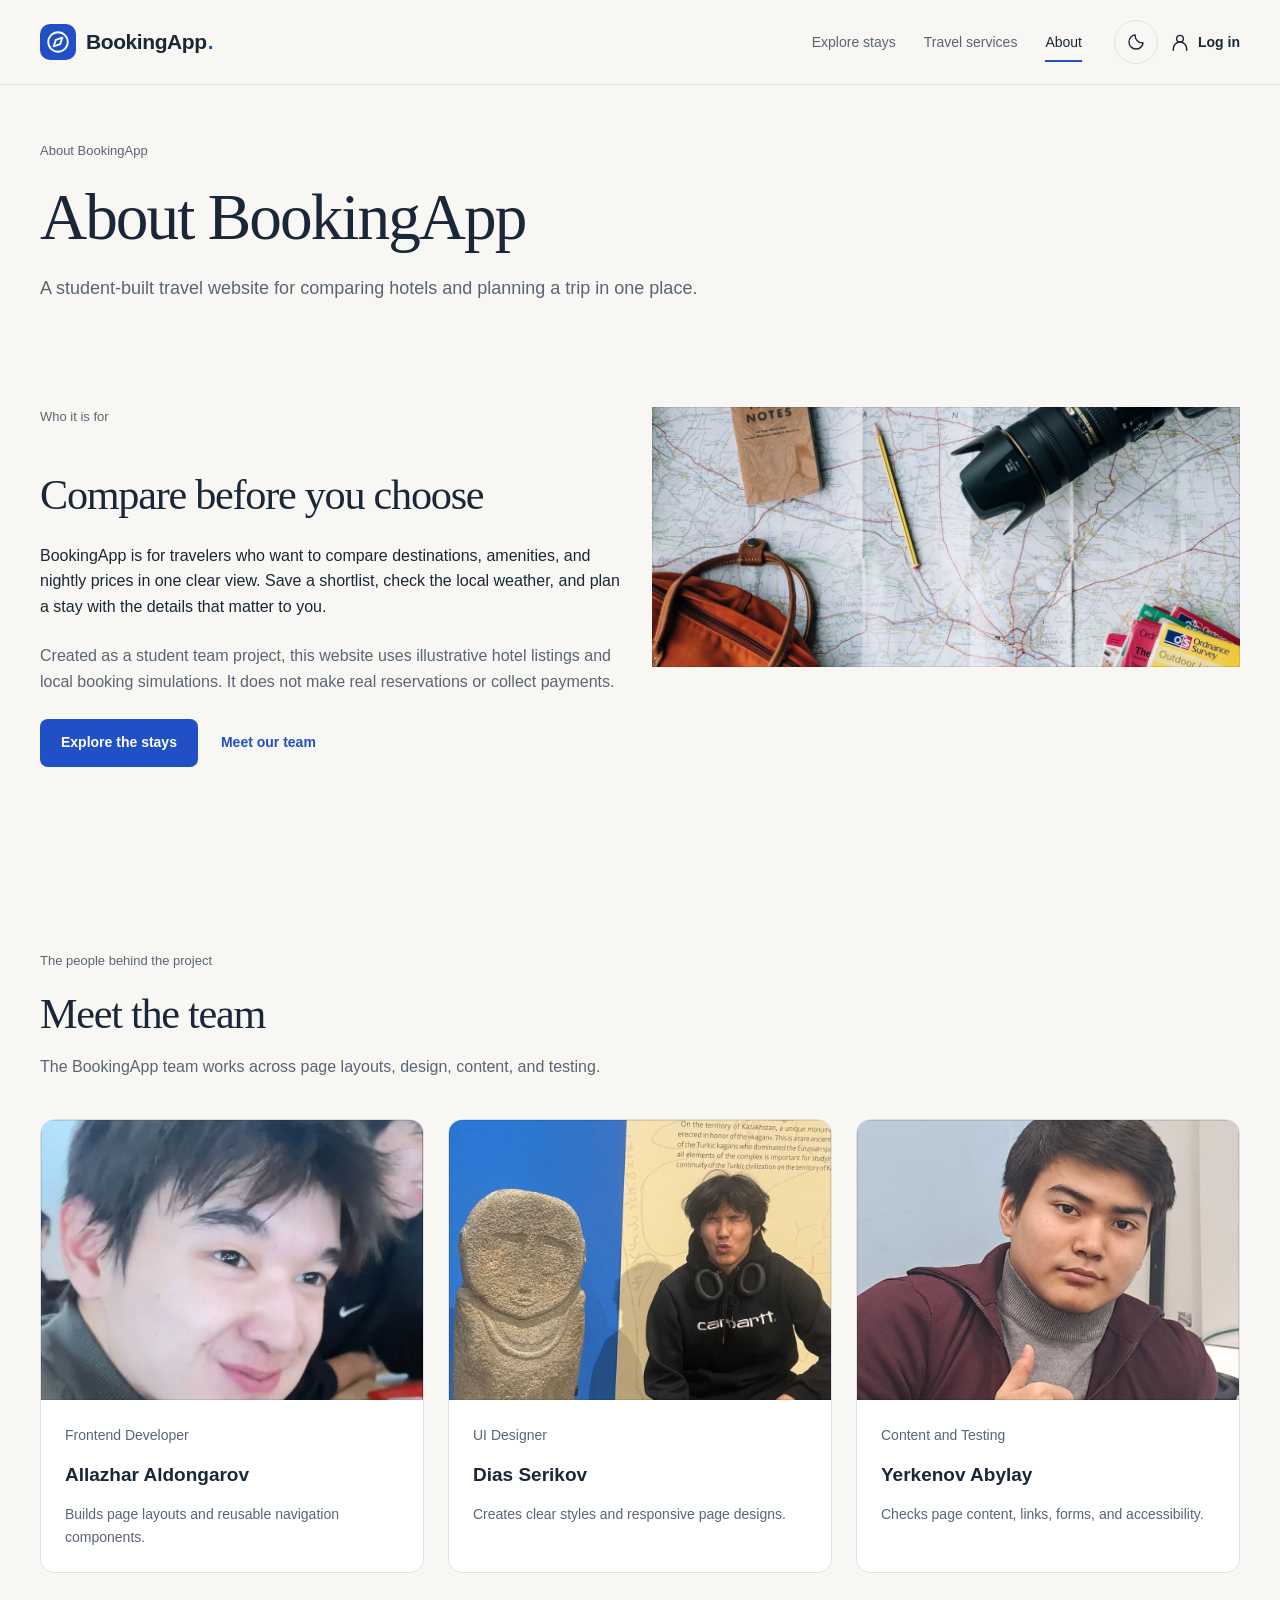
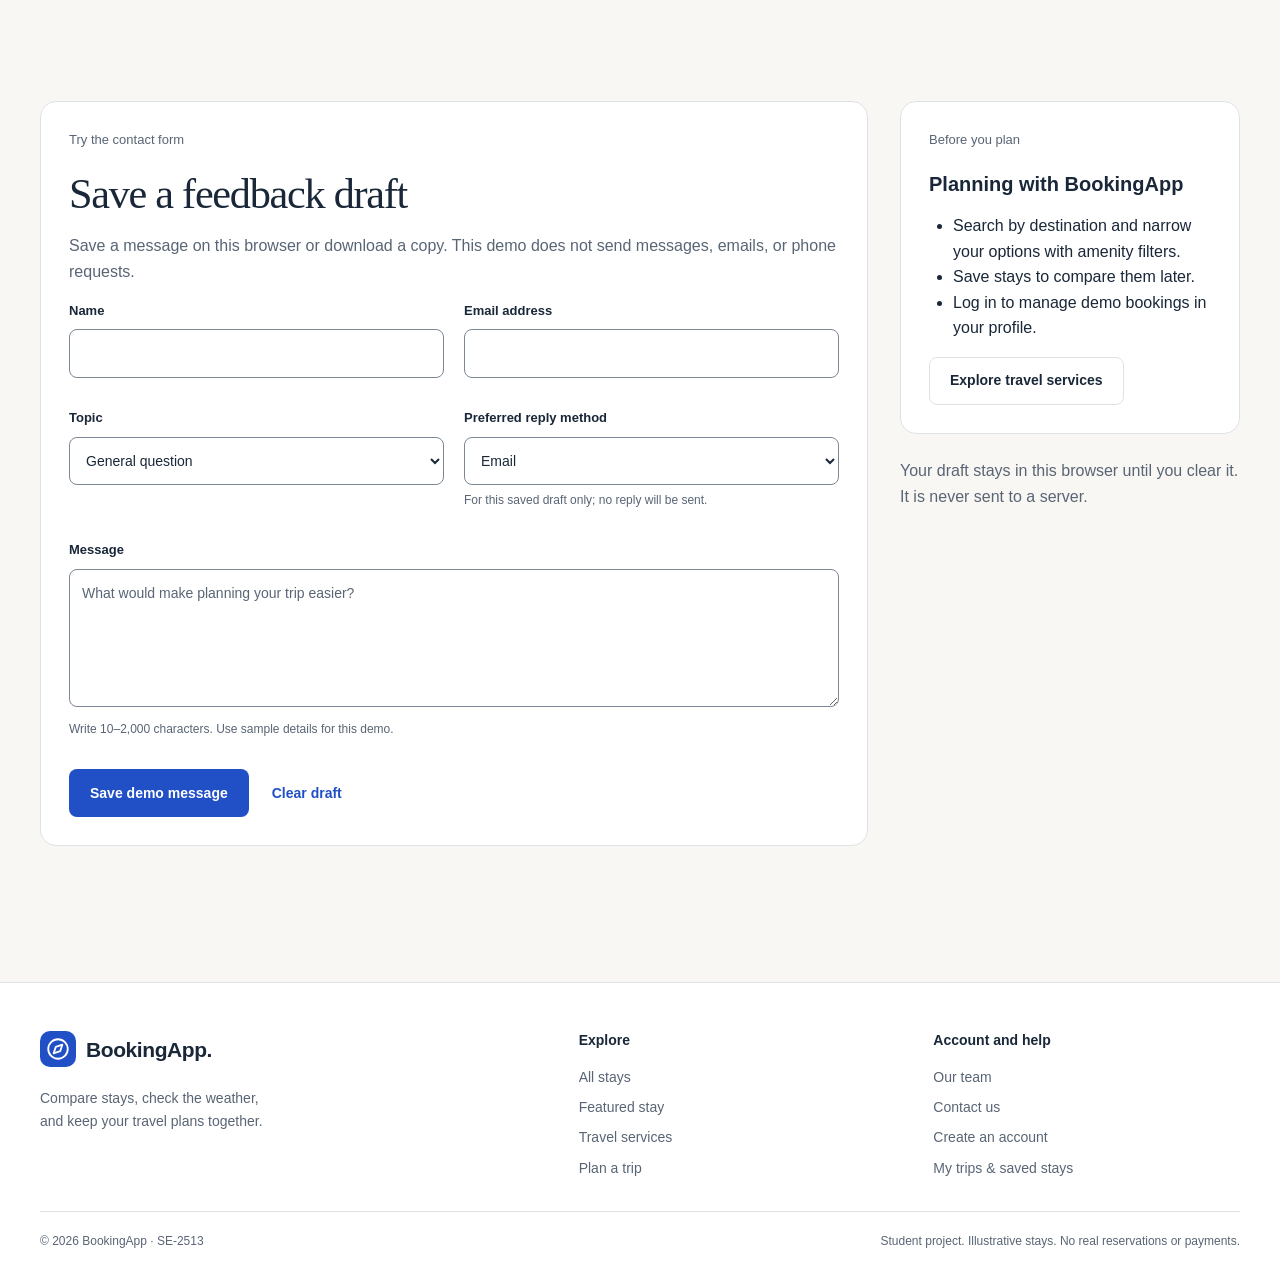
==== about.html @ 61a7ef03 "final project" ====
<!doctype html>
<html lang="en">
    <head>
        <meta charset="UTF-8" />
        <meta name="viewport" content="width=device-width, initial-scale=1" />
        <meta
            name="description"
            content="BookingApp: explore illustrative stays, compare amenities and plan your next trip. A responsive student travel project."
        />
        <meta name="theme-color" content="#214fc6" />
        <title>About | BookingApp</title>
        <link rel="icon" href="image/favicon.svg" type="image/svg+xml" />
        <script src="js/theme-init.js"></script>
        <link rel="stylesheet" href="css/site.css" />
        <script src="js/common.js" defer></script>
        <script src="js/hotels.js" defer></script>
        <script src="js/auth.js" defer></script>
        <script src="js/about-services.js" defer></script>
    </head>
    <body data-page="about">
        <a class="skip-link" href="#main-content">Skip to content</a>
        <header class="site-header">
            <div class="container header-inner">
                <a href="index.html" class="brand" aria-label="BookingApp home"
                    ><span class="brand-mark" data-icon="compass"></span>BookingApp<span
                        class="brand-dot"
                        >.</span
                    ></a
                >
                <nav id="main-nav" class="main-nav" aria-label="Main navigation">
                    <a href="search-results.html">Explore stays</a
                    ><a href="services.html">Travel services</a
                    ><a href="about.html" aria-current="page">About</a>
                </nav>
                <div class="header-actions">
                    <button
                        id="theme-toggle"
                        class="icon-button"
                        type="button"
                        aria-label="Switch to dark mode"
                        aria-pressed="false"
                    >
                        <span data-icon="moon"></span></button
                    ><a class="account-link" href="login.html" data-account-link
                        ><span data-icon="user"></span><span>Log in</span></a
                    ><button
                        id="menu-toggle"
                        class="icon-button menu-toggle"
                        type="button"
                        aria-label="Toggle navigation"
                        aria-controls="main-nav"
                        aria-expanded="false"
                    >
                        <span data-icon="menu"></span>
                    </button>
                </div>
            </div>
        </header>
        <main id="main-content">
            <section class="container section page-heading">
                <p class="eyebrow">About BookingApp</p>
                <h1>About BookingApp</h1>
                <p class="lead">
                    A student-built travel website for comparing hotels and planning a trip in one
                    place.
                </p>
            </section>

            <section class="container section grid-2" aria-labelledby="purpose-heading">
                <div class="stack">
                    <p class="eyebrow">Who it is for</p>
                    <h2 id="purpose-heading">Compare before you choose</h2>
                    <p>
                        BookingApp is for travelers who want to compare destinations, amenities, and
                        nightly prices in one clear view. Save a shortlist, check the local weather,
                        and plan a stay with the details that matter to you.
                    </p>
                    <p class="muted">
                        Created as a student team project, this website uses illustrative hotel
                        listings and local booking simulations. It does not make real reservations
                        or collect payments.
                    </p>
                    <div class="inline">
                        <a class="button button-primary" href="search-results.html"
                            >Explore the stays</a
                        >
                        <a class="button button-ghost" href="#team">Meet our team</a>
                    </div>
                </div>
                <img
                    class="image-cover"
                    src="image/destination-6.jpg"
                    alt="A camera, notebook, and travel bag arranged on a map"
                    width="720"
                    height="540"
                    loading="lazy"
                />
            </section>

            <section id="team" class="container section" aria-labelledby="team-heading">
                <div class="page-heading">
                    <p class="eyebrow">The people behind the project</p>
                    <h2 id="team-heading">Meet the team</h2>
                    <p class="muted">
                        The BookingApp team works across page layouts, design, content, and testing.
                    </p>
                </div>
                <div class="grid-3">
                    <article class="card team-card">
                        <img
                            src="image/allazhar.jpg"
                            alt="Allazhar Aldongarov"
                            width="480"
                            height="480"
                            loading="lazy"
                        />
                        <div class="stack team-content">
                            <p class="eyebrow">Frontend Developer</p>
                            <h3>Allazhar Aldongarov</h3>
                            <p class="muted">
                                Builds page layouts and reusable navigation components.
                            </p>
                        </div>
                    </article>
                    <article class="card team-card">
                        <img
                            src="image/dias.jpg"
                            alt="Dias Serikov"
                            width="480"
                            height="480"
                            loading="lazy"
                        />
                        <div class="stack team-content">
                            <p class="eyebrow">UI Designer</p>
                            <h3>Dias Serikov</h3>
                            <p class="muted">Creates clear styles and responsive page designs.</p>
                        </div>
                    </article>
                    <article class="card team-card">
                        <img
                            src="image/abylay.jpg"
                            alt="Yerkenov Abylay"
                            width="480"
                            height="480"
                            loading="lazy"
                        />
                        <div class="stack team-content">
                            <p class="eyebrow">Content and Testing</p>
                            <h3>Yerkenov Abylay</h3>
                            <p class="muted">
                                Checks page content, links, forms, and accessibility.
                            </p>
                        </div>
                    </article>
                </div>
            </section>

            <section
                id="contact"
                class="container section split-layout"
                aria-labelledby="contact-heading"
            >
                <div class="panel">
                    <p class="eyebrow">Try the contact form</p>
                    <h2 id="contact-heading">Save a feedback draft</h2>
                    <p class="muted">
                        Save a message on this browser or download a copy. This demo does not send
                        messages, emails, or phone requests.
                    </p>
                    <form id="contact-form" class="stack" novalidate>
                        <div class="field-grid">
                            <div class="field">
                                <label for="contact-name">Name</label>
                                <input
                                    id="contact-name"
                                    name="name"
                                    type="text"
                                    autocomplete="name"
                                    aria-describedby="contact-name-error"
                                />
                                <p id="contact-name-error" class="field-error"></p>
                            </div>
                            <div class="field">
                                <label for="contact-email">Email address</label>
                                <input
                                    id="contact-email"
                                    name="email"
                                    type="text"
                                    inputmode="email"
                                    autocomplete="email"
                                    aria-describedby="contact-email-error"
                                />
                                <p id="contact-email-error" class="field-error"></p>
                            </div>
                        </div>
                        <div class="field-grid">
                            <div class="field">
                                <label for="contact-subject">Topic</label>
                                <select
                                    id="contact-subject"
                                    name="subject"
                                    aria-describedby="contact-subject-error"
                                >
                                    <option value="general">General question</option>
                                    <option value="booking">Booking experience</option>
                                    <option value="feedback">Website feedback</option>
                                </select>
                                <p id="contact-subject-error" class="field-error"></p>
                            </div>
                            <div class="field">
                                <label for="contact-reply">Preferred reply method</label>
                                <select
                                    id="contact-reply"
                                    name="reply"
                                    aria-describedby="contact-reply-help contact-reply-error"
                                >
                                    <option value="email">Email</option>
                                    <option value="phone">Phone</option>
                                </select>
                                <small id="contact-reply-help" class="muted"
                                    >For this saved draft only; no reply will be sent.</small
                                >
                                <p id="contact-reply-error" class="field-error"></p>
                            </div>
                        </div>
                        <div id="contact-phone-field" class="field" hidden>
                            <label for="contact-phone">Phone number</label>
                            <input
                                id="contact-phone"
                                name="phone"
                                type="tel"
                                autocomplete="tel"
                                placeholder="+7 700 123 4567"
                                aria-describedby="contact-phone-help contact-phone-error"
                            />
                            <small id="contact-phone-help" class="muted"
                                >Include your country code. Spaces, parentheses, and hyphens are
                                accepted.</small
                            >
                            <p id="contact-phone-error" class="field-error"></p>
                        </div>
                        <div class="field">
                            <label for="contact-message">Message</label>
                            <textarea
                                id="contact-message"
                                name="message"
                                rows="5"
                                placeholder="What would make planning your trip easier?"
                                aria-describedby="contact-message-help contact-message-error"
                            ></textarea>
                            <small id="contact-message-help" class="muted"
                                >Write 10–2,000 characters. Use sample details for this demo.</small
                            >
                            <p id="contact-message-error" class="field-error"></p>
                        </div>
                        <div class="inline">
                            <button class="button button-primary" type="submit">
                                Save demo message
                            </button>
                            <button id="contact-clear" class="button button-ghost" type="button">
                                Clear draft
                            </button>
                            <button
                                id="contact-download"
                                class="button button-secondary"
                                type="button"
                                hidden
                            >
                                Download saved copy
                            </button>
                        </div>
                        <p
                            id="contact-status"
                            class="form-status"
                            role="status"
                            aria-live="polite"
                            tabindex="-1"
                        ></p>
                    </form>
                </div>
                <aside class="sidebar stack" aria-labelledby="contact-note-heading">
                    <div class="panel">
                        <p class="eyebrow">Before you plan</p>
                        <h3 id="contact-note-heading">Planning with BookingApp</h3>
                        <ul>
                            <li>
                                Search by destination and narrow your options with amenity filters.
                            </li>
                            <li>Save stays to compare them later.</li>
                            <li>Log in to manage demo bookings in your profile.</li>
                        </ul>
                        <a class="button button-secondary" href="services.html"
                            >Explore travel services</a
                        >
                    </div>
                    <p class="muted">
                        Your draft stays in this browser until you clear it. It is never sent to a
                        server.
                    </p>
                </aside>
            </section>
        </main>

        <footer class="site-footer">
            <div class="container">
                <div class="footer-top">
                    <div>
                        <a href="index.html" class="brand"
                            ><span class="brand-mark" data-icon="compass"></span>BookingApp.</a
                        >
                        <p>
                            Compare stays, check the weather,<br />and keep your travel plans
                            together.
                        </p>
                    </div>
                    <div class="footer-links">
                        <h3>Explore</h3>
                        <a href="search-results.html">All stays</a
                        ><a href="hotel-detail.html?hotel=grand-palace">Featured stay</a
                        ><a href="services.html">Travel services</a
                        ><a href="booking.html">Plan a trip</a>
                    </div>
                    <div class="footer-links">
                        <h3>Account and help</h3>
                        <a href="about.html">Our team</a><a href="about.html#contact">Contact us</a
                        ><a href="signup.html">Create an account</a
                        ><a href="profile.html">My trips &amp; saved stays</a>
                    </div>
                </div>
                <div class="footer-bottom">
                    <p>© 2026 BookingApp · SE-2513</p>
                    <p>Student project. Illustrative stays. No real reservations or payments.</p>
                </div>
            </div>
        </footer>
        <div id="notification" class="notification" role="status" aria-live="polite" hidden></div>
        <noscript
            ><p class="container">
                Enable JavaScript for search, accounts, and demo bookings.
            </p></noscript
        >
    </body>
</html>
---- css/site.css ----
/* BookingApp design tokens. Both modes use the same semantic palette. */
:root {
    color-scheme: light;
    --bg: #f8f7f3;
    --surface: #fff;
    --surface-soft: #eeeee7;
    --ink: #192738;
    --muted: #596575;
    --line: #dfe2e4;
    --control-line: #7b8793;
    --image-outline: #0000001a;
    --primary: #214fc6;
    --primary-hover: #183c9a;
    --on-primary: #fff;
    --tint: #eaf0fc;
    --accent: #b46538;
    --error: #b42b38;
    --success: #226644;
    --shadow: 0 8px 24px #0000000f;
    --ease: cubic-bezier(0.22, 1, 0.36, 1);
    --radius: 16px;
}
[data-theme='dark'] {
    color-scheme: dark;
    --bg: #111a25;
    --surface: #1a2736;
    --surface-soft: #223143;
    --ink: #f0f1ee;
    --muted: #b5c1cf;
    --line: #354458;
    --control-line: #7b8da3;
    --image-outline: #ffffff1a;
    --primary: #a1bbff;
    --primary-hover: #c2d2ff;
    --on-primary: #14213d;
    --tint: #263955;
    --accent: #eeb18e;
    --error: #ffabb3;
    --success: #9edab7;
    --shadow: none;
}
* {
    box-sizing: border-box;
}
html {
    scroll-behavior: smooth;
    scroll-padding-top: 96px;
}
body {
    margin: 0;
    background: var(--bg);
    color: var(--ink);
    font-family: 'Segoe UI', Arial, sans-serif;
    font-size: 16px;
    line-height: 1.6;
    -webkit-font-smoothing: antialiased;
}
button,
input,
select,
textarea {
    font: inherit;
}
button,
a,
input,
select,
summary {
    touch-action: manipulation;
}
a {
    color: var(--primary);
    text-underline-offset: 4px;
}
@media (hover: hover) {
    a:hover {
        text-decoration-thickness: 2px;
    }
}
button {
    cursor: pointer;
}
button:disabled {
    cursor: wait;
    opacity: 0.65;
}
img {
    display: block;
    max-width: 100%;
    height: auto;
}
svg {
    flex-shrink: 0;
}
h1,
h2,
h3,
p {
    margin: 0 0 16px;
}
h1,
h2 {
    font-family: Georgia, 'Times New Roman', serif;
    font-weight: 400;
    letter-spacing: -0.03em;
    line-height: 1.1;
}
h1,
h2 {
    text-wrap: balance;
}
b,
strong {
    font-weight: 600;
}
h1 {
    font-size: clamp(40px, 5.1vw, 72px);
}
h2 {
    font-size: clamp(30px, 3.3vw, 45px);
}
h3 {
    font-size: 20px;
    font-weight: 600;
    line-height: 1.3;
    letter-spacing: 0;
}
p:last-child {
    margin-bottom: 0;
}
ul {
    padding-left: 24px;
}
small,
.small {
    font-size: 13px;
}
.icon {
    width: 20px;
    height: 20px;
    vertical-align: middle;
}
a:focus-visible,
button:focus-visible,
input:focus-visible,
textarea:focus-visible,
select:focus-visible,
summary:focus-visible {
    outline: 3px solid var(--primary);
    outline-offset: 4px;
}
[hidden] {
    display: none !important;
}
.container {
    width: min(1200px, calc(100% - 64px));
    margin-inline: auto;
}
.section {
    padding-block: 64px;
}
.stack {
    display: flex;
    flex-direction: column;
    gap: 24px;
}
.stack > * {
    margin-block: 0;
}
.inline {
    display: flex;
    align-items: center;
    gap: 12px;
    flex-wrap: wrap;
}
.muted,
.lead {
    color: var(--muted);
}
.lead {
    font-size: 18px;
    line-height: 1.65;
    max-width: 660px;
}
.eyebrow {
    display: flex;
    align-items: center;
    gap: 8px;
    font-size: 13px;
    font-weight: 500;
    letter-spacing: 0;
    color: var(--muted);
    margin-bottom: 20px;
}
.page-heading {
    padding: 56px 0 40px;
}
.page-heading h1 {
    margin-bottom: 20px;
}
.section-heading {
    display: flex;
    align-items: end;
    justify-content: space-between;
    gap: 24px;
    margin-bottom: 28px;
}
.section-heading h2 {
    margin-bottom: 10px;
}
.section-heading p {
    margin: 0;
}
.grid-2 {
    display: grid;
    grid-template-columns: repeat(2, minmax(0, 1fr));
    gap: 24px;
}
.grid-3 {
    display: grid;
    grid-template-columns: repeat(3, minmax(0, 1fr));
    gap: 24px;
}
.split-layout {
    display: grid;
    grid-template-columns: minmax(0, 1fr) 340px;
    gap: 32px;
    align-items: start;
}
.sidebar {
    position: sticky;
    top: 110px;
}
.card,
.panel {
    background: var(--surface);
    border: 1px solid var(--line);
    border-radius: var(--radius);
}
.panel {
    padding: 28px;
}
.card {
    overflow: hidden;
}
.image-cover {
    width: 100%;
    height: 260px;
    object-fit: cover;
}
.divider {
    height: 1px;
    background: var(--line);
    border: 0;
    margin: 28px 0;
}
.badge,
.pill {
    display: inline-flex;
    align-items: center;
    gap: 6px;
    font-size: 12px;
    font-weight: 600;
    padding: 6px 10px;
    border-radius: 6px;
    background: var(--tint);
    color: var(--primary);
}
.button {
    display: inline-flex;
    align-items: center;
    justify-content: center;
    gap: 8px;
    min-height: 48px;
    padding: 12px 20px;
    border: 1px solid transparent;
    border-radius: 8px;
    font-size: 14px;
    font-weight: 600;
    text-decoration: none;
    line-height: 1.4;
    transition:
        background-color 150ms var(--ease),
        color 150ms var(--ease),
        border-color 150ms var(--ease);
    cursor: pointer;
}
@media (hover: hover) {
    .button:hover {
        text-decoration: none;
    }
}
.button-primary {
    background: var(--primary);
    color: var(--on-primary);
}
@media (hover: hover) {
    .button-primary:hover {
        background: var(--primary-hover);
    }
}
.button-secondary {
    border-color: var(--line);
    background: var(--surface);
    color: var(--ink);
}
@media (hover: hover) {
    .button-secondary:hover {
        border-color: var(--primary);
        color: var(--primary);
    }
}
.button-ghost {
    color: var(--primary);
    background: transparent;
    padding-inline: 10px;
}
@media (hover: hover) {
    .button-ghost:hover {
        background: var(--tint);
    }
}
.button-small {
    min-height: 44px;
    padding: 8px 16px;
}
.button-full {
    width: 100%;
}
.icon-button {
    display: inline-flex;
    align-items: center;
    justify-content: center;
    width: 44px;
    height: 44px;
    padding: 10px;
    color: var(--ink);
    background: transparent;
    border: 1px solid var(--line);
    border-radius: 50%;
    transition:
        background-color 150ms var(--ease),
        color 150ms var(--ease);
}
@media (hover: hover) {
    .icon-button:hover {
        background: var(--tint);
        color: var(--primary);
    }
}
.is-saved .icon {
    fill: currentColor;
}
.skip-link {
    position: fixed;
    left: 20px;
    top: -90px;
    z-index: 100;
    padding: 12px 20px;
    background: var(--primary);
    color: var(--on-primary);
    border-radius: 6px;
}
.skip-link:focus {
    top: 10px;
}
/* Shared navigation and footer */
.site-header {
    position: sticky;
    top: 0;
    z-index: 40;
    background: var(--bg);
    border-bottom: 1px solid var(--line);
}
.header-inner {
    height: 84px;
    display: flex;
    align-items: center;
    gap: 32px;
}
.brand {
    display: inline-flex;
    align-items: center;
    gap: 10px;
    font-size: 21px;
    font-weight: 600;
    letter-spacing: -0.02em;
    color: var(--ink);
    text-decoration: none;
    white-space: nowrap;
}
.brand-mark {
    display: grid;
    place-items: center;
    width: 36px;
    height: 36px;
    background: #214fc6;
    color: white;
    border-radius: 10px;
}
.brand-mark .icon {
    width: 26px;
    height: 26px;
}
.main-nav {
    display: flex;
    align-items: center;
    gap: 28px;
    margin-left: auto;
}
.main-nav > a {
    position: relative;
    padding-block: 28px;
    font-size: 14px;
    font-weight: 500;
    color: var(--muted);
    text-decoration: none;
}
.main-nav > a[aria-current='page'] {
    color: var(--ink);
}
.main-nav > a[aria-current='page']:after {
    position: absolute;
    content: '';
    height: 2px;
    bottom: 19px;
    left: 0;
    right: 0;
    background: var(--primary);
}
.header-actions {
    display: flex;
    align-items: center;
    gap: 12px;
}
.account-link {
    display: flex;
    align-items: center;
    gap: 8px;
    color: var(--ink);
    font-size: 14px;
    font-weight: 600;
    text-decoration: none;
    padding: 10px 0;
}
.menu-toggle {
    display: none;
}
.site-footer {
    margin-top: 72px;
    border-top: 1px solid var(--line);
    padding: 48px 0 24px;
    background: var(--surface);
}
.footer-top {
    display: grid;
    grid-template-columns: 1.6fr 1fr 1fr;
    gap: 48px;
}
.footer-top .brand {
    margin-bottom: 20px;
}
.footer-top p {
    font-size: 14px;
    max-width: 340px;
    color: var(--muted);
}
.footer-links {
    display: flex;
    flex-direction: column;
    align-items: start;
    gap: 8px;
}
.footer-links h3 {
    font-size: 14px;
    margin-bottom: 8px;
}
.footer-links a {
    font-size: 14px;
    color: var(--muted);
    text-decoration: none;
}
@media (hover: hover) {
    .footer-links a:hover {
        color: var(--primary);
    }
}
.footer-bottom {
    border-top: 1px solid var(--line);
    margin-top: 32px;
    padding-top: 20px;
    display: flex;
    justify-content: space-between;
    gap: 16px;
    font-size: 12px;
    color: var(--muted);
}
.footer-bottom p {
    margin: 0;
}
.notification {
    display: flex;
    align-items: center;
    gap: 12px;
    position: fixed;
    bottom: 24px;
    left: 50%;
    transform: translateX(-50%);
    z-index: 100;
    max-width: min(520px, calc(100% - 32px));
    width: max-content;
    background: var(--ink);
    color: var(--bg);
    border: 1px solid var(--line);
    box-shadow: var(--shadow);
    padding: 16px 24px;
    border-radius: 12px;
    font-size: 14px;
}
.notification-message {
    overflow-wrap: anywhere;
}
.notification-dismiss {
    flex-shrink: 0;
    min-height: 44px;
    padding: 8px 12px;
    border: 1px solid currentColor;
    border-radius: 8px;
    background: transparent;
    color: inherit;
    font-size: 13px;
}
.notification-dismiss:focus-visible {
    outline-color: currentColor;
}
.notification[data-type='error'] {
    background: var(--error);
    color: var(--bg);
}
img:not([src$='.svg']) {
    outline: 1px solid var(--image-outline);
    outline-offset: -1px;
}
/* Home */
.home-hero {
    display: grid;
    grid-template-columns: 1fr 1.04fr;
    gap: 56px;
    align-items: center;
    padding: 52px 0 40px;
}
.hero-copy {
    padding: 20px 0;
}
.hero-copy h1 {
    font-size: clamp(48px, 5.6vw, 80px);
    margin-bottom: 24px;
    line-height: 1.06;
}
.hero-copy .lead {
    font-size: 17px;
    max-width: 420px;
}
.hero-note {
    display: flex;
    align-items: center;
    gap: 10px;
    font-size: 13px;
    color: var(--muted);
    margin-top: 28px;
}
.hero-note .icon {
    color: var(--primary);
}
.hero-visual {
    position: relative;
    min-width: 0;
}
.hero-photo {
    width: 100%;
    height: 480px;
    object-fit: cover;
    border-radius: 16px 64px 16px 16px;
}
.hero-caption {
    position: absolute;
    bottom: 24px;
    left: 24px;
    right: 24px;
    display: flex;
    align-items: center;
    gap: 12px;
    padding: 20px 20px;
    border-radius: 10px;
    background: #fff;
    color: #192738;
    box-shadow: 0 8px 24px #0002;
}
.hero-caption p {
    margin: 0;
    font-size: 12px;
    color: #596575;
}
.hero-caption strong {
    display: block;
    font-weight: 600;
    font-size: 15px;
}
.hero-caption .icon {
    width: 30px;
    height: 30px;
    color: #214fc6;
}
.search-panel {
    position: relative;
    padding: 24px;
    background: var(--surface);
    border: 1px solid var(--line);
    border-radius: 14px;
    box-shadow: var(--shadow);
}
.search-panel > h2 {
    font-family: inherit;
    letter-spacing: 0;
    font-size: 15px;
    font-weight: 600;
    margin: 0 0 16px;
}
.search-grid {
    display: grid;
    grid-template-columns: 1.4fr 1fr 1fr 0.7fr auto;
    gap: 16px;
    align-items: start;
}
.search-grid .button {
    margin-top: 28px;
    min-height: 48px;
}
.field {
    min-width: 0;
}
.field > label,
.field > legend {
    display: block;
    font-size: 13px;
    font-weight: 600;
    margin-bottom: 8px;
}
.field input:not([type='checkbox']):not([type='radio']),
.field select,
.field textarea {
    width: 100%;
    min-width: 0;
    min-height: 48px;
    padding: 12px 12px;
    border: 1px solid var(--control-line);
    border-radius: 8px;
    background: var(--surface);
    color: var(--ink);
    font-size: 14px;
}
.field input::placeholder,
.field textarea::placeholder {
    color: var(--muted);
    opacity: 1;
}
.field textarea {
    resize: vertical;
    min-height: 120px;
}
.field input[aria-invalid='true'],
.field textarea[aria-invalid='true'],
.field select[aria-invalid='true'] {
    border-color: var(--error);
}
.field small,
.field .help {
    display: block;
    color: var(--muted);
    font-size: 12px;
    margin-top: 6px;
}
.field-error {
    font-size: 12px;
    color: var(--error);
    margin: 6px 0 0;
    line-height: 1.5;
}
.field-grid {
    display: grid;
    grid-template-columns: repeat(2, minmax(0, 1fr));
    gap: 20px;
}
.form-status {
    font-size: 14px;
    margin-top: 16px;
    overflow-wrap: anywhere;
}
.form-status:empty {
    display: none;
}
.form-status.error,
.form-status[data-type='error'] {
    color: var(--error);
}
.form-status.success,
.form-status[data-type='success'] {
    color: var(--success);
}
fieldset {
    min-width: 0;
    border: 0;
    padding: 0;
    margin: 0;
}
input[type='checkbox'],
input[type='radio'] {
    width: 18px;
    height: 18px;
    accent-color: var(--primary);
    vertical-align: middle;
    margin: 0 8px 0 0;
    flex-shrink: 0;
}
.check-row {
    display: flex;
    align-items: flex-start;
    font-size: 14px;
    gap: 0;
}
.check-row input {
    margin-top: 4px;
}
.destinations {
    padding-top: 72px;
}
.destination-card {
    position: relative;
    display: block;
    border-radius: 12px;
    overflow: hidden;
    color: white;
    height: 305px;
}
.destination-card img {
    width: 100%;
    height: 100%;
    object-fit: cover;
}
.destination-card:after {
    content: '';
    position: absolute;
    inset: 40% 0 0;
    background: linear-gradient(transparent, #000000d9);
}
.destination-card .icon {
    transition: background-color 150ms var(--ease);
}
@media (hover: hover) {
    .destination-card:hover .icon {
        background: #ffffff40;
    }
}
.destination-caption {
    position: absolute;
    bottom: 22px;
    left: 24px;
    right: 24px;
    z-index: 1;
    display: flex;
    align-items: end;
    justify-content: space-between;
}
.destination-caption h3 {
    font-family: Georgia, serif;
    font-size: 29px;
    font-weight: 400;
    margin: 0 0 4px;
}
.destination-caption p {
    font-size: 13px;
    margin: 0;
    color: #fff;
}
.destination-caption .icon {
    background: #ffffff25;
    width: 36px;
    height: 36px;
    padding: 8px;
    border: 1px solid #ffffff60;
    border-radius: 50%;
}
.benefits {
    display: grid;
    grid-template-columns: repeat(3, minmax(0, 1fr));
    gap: 40px;
    border-block: 1px solid var(--line);
    padding: 32px 0;
    margin-top: 64px;
}
.benefit {
    display: flex;
    align-items: start;
    gap: 16px;
}
.benefit-icon {
    display: grid;
    place-items: center;
    width: 44px;
    height: 44px;
    background: var(--tint);
    color: var(--primary);
    border-radius: 10px;
    flex-shrink: 0;
}
.benefit h3 {
    font-size: 16px;
    margin: 0 0 4px;
}
.benefit p {
    font-size: 13px;
    color: var(--muted);
}
.story-banner {
    display: grid;
    grid-template-columns: 1fr 1fr;
    gap: 48px;
    align-items: center;
    padding-block: 72px;
}
.story-banner img {
    height: 350px;
    width: 100%;
    object-fit: cover;
    border-radius: 16px;
}
.story-banner h2 {
    max-width: 460px;
}
.story-banner .button {
    margin-top: 10px;
}
.faq-list {
    border-top: 1px solid var(--line);
}
details {
    border-bottom: 1px solid var(--line);
    padding: 20px 0;
}
summary {
    cursor: pointer;
    font-weight: 600;
    list-style: none;
    display: flex;
    align-items: center;
    justify-content: space-between;
    gap: 20px;
    font-size: 16px;
}
summary:after {
    content: '+';
    font-size: 24px;
    color: var(--primary);
    font-weight: 400;
}
details[open] summary:after {
    content: '−';
}
details p {
    margin-top: 16px;
    color: var(--muted);
    font-size: 14px;
    max-width: 800px;
}
summary::-webkit-details-marker {
    display: none;
}
.newsletter {
    display: grid;
    grid-template-columns: 1fr 1fr;
    align-items: start;
    gap: 48px;
    padding: 40px;
    background: var(--tint);
    border-radius: 16px;
    margin-top: 56px;
}
.newsletter h2 {
    font-size: 33px;
}
.newsletter .inline {
    align-items: start;
    flex-wrap: nowrap;
}
.newsletter .field {
    flex: 1;
}
.newsletter .button {
    margin-top: 28px;
}
.newsletter p {
    font-size: 14px;
    color: var(--muted);
}
/* Search and listing cards */
.search-layout {
    display: grid;
    grid-template-columns: 250px minmax(0, 1fr);
    gap: 32px;
    align-items: start;
}
.filter-panel {
    position: sticky;
    top: 110px;
    display: flex;
    flex-direction: column;
    gap: 24px;
    padding: 24px;
}
.filter-panel h2 {
    font-family: inherit;
    font-size: 18px;
    font-weight: 600;
    letter-spacing: 0;
    margin: 0;
}
.filter-panel fieldset {
    border-top: 1px solid var(--line);
    padding-top: 20px;
}
.filter-panel legend {
    font-size: 13px;
    font-weight: 600;
    margin-bottom: 12px;
}
.filter-panel label.check-row {
    margin-bottom: 10px;
}
.filter-panel .button {
    width: 100%;
}
.results-toolbar {
    display: flex;
    align-items: end;
    justify-content: space-between;
    gap: 20px;
    margin-bottom: 24px;
}
.results-toolbar h2 {
    font-family: inherit;
    font-size: 20px;
    font-weight: 600;
    letter-spacing: 0;
    margin: 0;
}
.results-toolbar .field {
    width: 170px;
}
.hotel-grid {
    display: grid;
    grid-template-columns: repeat(2, minmax(0, 1fr));
    gap: 24px;
}
.stay-image {
    position: relative;
    height: 220px;
    overflow: hidden;
}
.stay-image > a:focus-visible {
    outline-offset: -4px;
}
.stay-image > a {
    display: block;
    height: 100%;
}
.stay-image img {
    width: 100%;
    height: 100%;
    object-fit: cover;
}
.stay-image .badge {
    position: absolute;
    left: 16px;
    top: 16px;
    background: #fff;
    color: #192738;
}
.stay-image .favorite-button {
    position: absolute;
    right: 14px;
    top: 14px;
    background: #fff;
    color: #192738;
    border-color: #fff;
}
.favorite-button[aria-pressed='true'] {
    color: #214fc6;
}
.favorite-button[aria-pressed='true'] svg {
    fill: currentColor;
}
.stay-body {
    padding: 24px;
}
.stay-location {
    display: flex;
    align-items: center;
    gap: 6px;
    font-size: 12px;
    color: var(--muted);
    margin-bottom: 8px;
}
.stay-location .icon {
    width: 16px;
    height: 16px;
}
.stay-body h3 {
    font-size: 20px;
    margin-bottom: 10px;
}
.stay-body h3 a {
    color: var(--ink);
    text-decoration: none;
}
.stay-body .description {
    font-size: 13px;
    color: var(--muted);
    min-height: 42px;
}
.stay-amenities {
    display: flex;
    gap: 8px;
    flex-wrap: wrap;
    font-size: 12px;
    color: var(--muted);
    margin-block: 16px;
}
.stay-amenities span {
    border: 1px solid var(--line);
    padding: 4px 8px;
    border-radius: 4px;
}
.stay-bottom {
    border-top: 1px solid var(--line);
    padding-top: 16px;
    display: flex;
    align-items: center;
    justify-content: space-between;
    gap: 10px;
}
.price,
.weather-temperature,
.forecast-grid,
.estimate-total,
.booking-summary,
.booking-record dl,
.booking-summary-total {
    font-variant-numeric: tabular-nums;
}
.price {
    font-weight: 600;
    font-size: 24px;
    letter-spacing: 0;
}
.price small {
    font-size: 12px;
    color: var(--muted);
    font-weight: 400;
    letter-spacing: 0;
}
.empty-state {
    padding: 44px 24px;
    text-align: center;
    border: 1px dashed var(--line);
    border-radius: 14px;
    background: var(--surface);
}
.empty-state h2,
.empty-state h3 {
    margin-bottom: 12px;
}
.empty-state p {
    color: var(--muted);
    max-width: 480px;
    margin: 0 auto 20px;
}
.results-note {
    margin-top: 20px;
    color: var(--muted);
    font-size: 12px;
}
.search-suggestions {
    position: absolute;
    list-style: none;
    background: var(--surface);
    border: 1px solid var(--line);
    border-radius: 8px;
    margin: 4px 0 0;
    padding: 4px;
    z-index: 5;
    width: 100%;
    box-shadow: var(--shadow);
}
.search-suggestions button {
    border: 0;
    background: transparent;
    color: var(--ink);
    padding: 8px;
    width: 100%;
    text-align: left;
}
@media (hover: hover) {
    .search-suggestions button:hover {
        background: var(--tint);
    }
}
mark {
    background: #fae6b1;
    color: #38250b;
    border-radius: 2px;
}
/* Account, booking and detail layouts */
.auth-layout {
    display: grid;
    grid-template-columns: 1fr 1fr;
    gap: 72px;
    align-items: start;
    padding-block: 60px;
}
.auth-aside {
    position: sticky;
    top: 125px;
}
.auth-aside h1 {
    font-size: clamp(40px, 4.5vw, 65px);
}
.auth-aside img {
    margin-top: 24px;
    width: 100%;
    height: 300px;
    object-fit: cover;
    border-radius: 16px;
}
.auth-panel {
    padding: 32px;
    border: 1px solid var(--line);
    background: var(--surface);
    border-radius: 16px;
}
.auth-panel h2 {
    font-size: 30px;
}
.auth-panel form,
.auth-panel .stack {
    display: flex;
    flex-direction: column;
    gap: 20px;
}
.auth-panel form .form-status {
    margin: 0;
}
.password-wrap,
.password-field {
    position: relative;
    display: flex;
    align-items: center;
    gap: 8px;
}
.password-wrap input,
.password-field input {
    flex: 1;
}
.password-wrap button,
.password-field button {
    flex-shrink: 0;
}
.auth-note,
.demo-note {
    font-size: 12px;
    color: var(--muted);
    border-top: 1px solid var(--line);
    padding-top: 16px;
    margin-top: 24px;
}
.profile-header {
    display: flex;
    align-items: end;
    justify-content: space-between;
    gap: 24px;
}
.profile-layout {
    display: grid;
    grid-template-columns: 300px minmax(0, 1fr);
    gap: 32px;
    align-items: start;
}
.profile-layout .panel {
    position: sticky;
    top: 110px;
}
.profile-layout h2 {
    font-size: 30px;
}
.profile-layout form {
    display: flex;
    flex-direction: column;
    gap: 16px;
}
.booking-record {
    padding: 24px;
    border: 1px solid var(--line);
    border-radius: 12px;
    background: var(--surface);
    margin-bottom: 16px;
}
.booking-record h3 {
    font-size: 20px;
}
.booking-record dl,
.booking-summary {
    display: grid;
    grid-template-columns: 1fr 1fr;
    gap: 10px 20px;
    font-size: 14px;
}
.booking-record dt,
.booking-summary dt {
    color: var(--muted);
}
.booking-record dd,
.booking-summary dd {
    margin: 0;
    text-align: right;
    overflow-wrap: anywhere;
}
.booking-record .inline {
    margin-top: 16px;
}
.hotel-gallery {
    display: grid;
    grid-template-columns: 2fr 1fr;
    grid-template-rows: 210px 210px;
    gap: 16px;
    margin-bottom: 36px;
}
.hotel-gallery img {
    width: 100%;
    height: 100%;
    object-fit: cover;
    border-radius: 12px;
}
.hotel-gallery img:first-child {
    grid-row: 1/3;
}
.hotel-title-row {
    display: flex;
    justify-content: space-between;
    align-items: end;
    gap: 24px;
}
.amenity-list {
    list-style: none;
    padding: 0;
    display: grid;
    grid-template-columns: 1fr 1fr;
    gap: 16px;
}
.amenity-list li {
    display: flex;
    gap: 10px;
    font-size: 14px;
}
.amenity-list .icon {
    color: var(--primary);
}
.weather-card {
    background: var(--tint);
    border: 1px solid var(--line);
    border-radius: 14px;
    padding: 24px;
}
.weather-card h2,
.weather-card h3 {
    font-family: inherit;
    font-size: 19px;
    font-weight: 600;
    letter-spacing: 0;
}
.weather-current {
    display: flex;
    align-items: center;
    justify-content: space-between;
    gap: 16px;
    margin-block: 20px;
}
.weather-temperature {
    font-size: 42px;
    font-weight: 600;
    letter-spacing: -0.02em;
}
.forecast-grid {
    display: grid;
    grid-template-columns: repeat(3, minmax(0, 1fr));
    gap: 10px;
}
.forecast-grid > * {
    padding: 12px 8px;
    border-radius: 8px;
    text-align: center;
    background: var(--surface);
    font-size: 12px;
}
.forecast-grid strong {
    display: block;
    font-size: 15px;
    margin-block: 4px;
}
.weather-attribution {
    margin-top: 16px;
    font-size: 12px;
    color: var(--muted);
}
.step-list {
    display: flex;
    gap: 10px;
    list-style: none;
    padding: 0;
    margin: 0 0 32px;
    counter-reset: step;
}
.step-list li {
    flex: 1;
    padding: 12px;
    border-bottom: 2px solid var(--line);
    font-size: 13px;
    color: var(--muted);
}
.step-list li[aria-current='step'],
.step-list li.active {
    border-color: var(--primary);
    color: var(--primary);
    font-weight: 600;
}
.booking-step {
    display: flex;
    flex-direction: column;
    gap: 24px;
}
.booking-step legend {
    font-family: Georgia, serif;
    font-size: 30px;
    margin-bottom: 20px;
}
.booking-actions {
    display: flex;
    align-items: center;
    justify-content: space-between;
    gap: 16px;
    margin-top: 28px;
    flex-wrap: wrap;
}
.booking-side-image {
    width: 100%;
    height: 180px;
    object-fit: cover;
    border-radius: 10px;
    margin-bottom: 20px;
}
.booking-summary-total {
    border-top: 1px solid var(--line);
    padding-top: 16px;
    margin-top: 16px;
    display: flex;
    justify-content: space-between;
    font-size: 21px;
    font-weight: 600;
}
.booking-complete {
    background: var(--tint);
    padding: 36px;
    border-radius: 14px;
}
.status-cancelled {
    color: var(--muted);
}
.status-confirmed {
    color: var(--success);
}
/* Team and services */
.team-card {
    background: var(--surface);
    border: 1px solid var(--line);
    border-radius: 14px;
    overflow: hidden;
}
.team-card img {
    width: 100%;
    height: 280px;
    object-fit: cover;
}
.team-card:first-child img {
    object-position: center 18%;
}
.team-card .team-content,
.team-card .card-body {
    padding: 24px;
}
.team-card h3 {
    font-size: 19px;
}
.team-card p {
    font-size: 14px;
    color: var(--muted);
}
.team-card .role {
    color: var(--primary);
    font-size: 12px;
    font-weight: 600;
}
.service-card {
    border: 1px solid var(--line);
    background: var(--surface);
    border-radius: 14px;
    overflow: hidden;
}
.service-card img {
    width: 100%;
    height: 210px;
    object-fit: cover;
}
.service-card .card-body,
.service-card .service-content {
    padding: 24px;
}
.service-card h2,
.service-card h3 {
    font-family: inherit;
    font-size: 22px;
    font-weight: 600;
    letter-spacing: 0;
}
.service-card p {
    font-size: 14px;
    color: var(--muted);
}
.service-card .price {
    font-size: 25px;
}
.contact-layout {
    display: grid;
    grid-template-columns: 0.8fr 1.2fr;
    gap: 72px;
}
.contact-layout form {
    display: flex;
    flex-direction: column;
    gap: 20px;
}
.service-estimate-result {
    background: var(--tint);
    padding: 24px;
    border-radius: 12px;
    margin-top: 24px;
}
.estimate-total {
    font-size: 36px;
    font-weight: 600;
}
.spinner {
    display: inline-block;
    width: 18px;
    height: 18px;
    border: 2px solid currentColor;
    border-right-color: transparent;
    border-radius: 50%;
    animation: spin 0.7s linear infinite;
}
.breadcrumb {
    display: flex;
    gap: 8px;
    align-items: center;
    font-size: 13px;
    color: var(--muted);
    margin-bottom: 24px;
}
.breadcrumb a {
    text-decoration: none;
}
.loading-state {
    padding: 20px 0;
    color: var(--muted);
}
@keyframes spin {
    to {
        transform: rotate(360deg);
    }
}
@keyframes reveal {
    from {
        opacity: 0;
        transform: translateY(8px);
    }
    to {
        opacity: 1;
        transform: none;
    }
}
@media (prefers-reduced-motion: no-preference) {
    .button,
    .icon-button {
        transition:
            background-color 150ms var(--ease),
            color 150ms var(--ease),
            border-color 150ms var(--ease),
            transform 150ms ease-out;
    }
    .button:not(:disabled):active,
    .icon-button:not(:disabled):active {
        transform: scale(0.96);
    }
    .booking-step:not([hidden]) {
        animation: reveal 200ms var(--ease);
    }
}
.theme-changing *,
.theme-changing *::before,
.theme-changing *::after {
    transition: none !important;
}
@media (min-width: 1440px) {
    .container {
        width: 1200px;
    }
}
@media (max-width: 1100px) {
    .header-inner {
        gap: 20px;
    }
    .main-nav {
        gap: 20px;
    }
    .hero-copy h1 {
        font-size: 60px;
    }
    .home-hero {
        gap: 32px;
    }
    .hero-photo {
        height: 430px;
    }
    .search-grid {
        grid-template-columns: 1.3fr 1fr 1fr;
    }
    .search-grid .button {
        grid-column: 3;
        margin-top: 28px;
    }
    .search-grid .field:nth-child(4) {
        grid-column: 1/3;
    }
    .auth-layout {
        gap: 40px;
    }
    .split-layout {
        grid-template-columns: minmax(0, 1fr) 300px;
    }
    .hotel-grid {
        gap: 20px;
    }
    .stay-body {
        padding: 20px;
    }
    .stay-bottom {
        flex-wrap: wrap;
    }
    .profile-layout {
        grid-template-columns: 270px minmax(0, 1fr);
    }
}
@media (max-width: 800px) {
    .container {
        width: calc(100% - 40px);
    }
    .header-inner {
        height: 72px;
    }
    .header-actions {
        margin-left: auto;
    }
    .menu-toggle {
        display: flex;
    }
    .main-nav {
        display: none;
        position: absolute;
        top: 72px;
        left: 0;
        right: 0;
        margin: 0;
        padding: 16px 20px;
        background: var(--surface);
        border-bottom: 1px solid var(--line);
        box-shadow: var(--shadow);
        max-height: calc(100dvh - 72px);
        overflow-y: auto;
        overscroll-behavior: contain;
    }
    .main-nav.is-open {
        display: flex;
        flex-direction: column;
        align-items: stretch;
        gap: 0;
    }
    .main-nav > a {
        padding: 16px;
    }
    .main-nav > a[aria-current='page']:after {
        display: none;
    }
    .home-hero {
        gap: 24px;
        padding-top: 32px;
    }
    .hero-copy h1 {
        font-size: 48px;
    }
    .hero-photo {
        height: 400px;
        border-radius: 16px 48px 16px 16px;
    }
    .hero-caption {
        left: 14px;
        right: 14px;
        bottom: 14px;
        padding: 12px;
    }
    .hero-caption strong {
        font-size: 13px;
    }
    .hero-caption p {
        font-size: 12px;
    }
    .hero-note {
        font-size: 12px;
    }
    .grid-3 {
        gap: 20px;
    }
    .destination-card {
        height: 260px;
    }
    .destination-caption {
        left: 18px;
        right: 18px;
        bottom: 18px;
    }
    .destination-caption h3 {
        font-size: 25px;
    }
    .benefits {
        gap: 20px;
    }
    .benefit {
        display: block;
    }
    .benefit-icon {
        margin-bottom: 12px;
    }
    .story-banner {
        gap: 32px;
    }
    .newsletter {
        gap: 24px;
        padding: 28px;
    }
    .newsletter .inline {
        flex-direction: column;
    }
    .newsletter .inline > * {
        width: 100%;
    }
    .newsletter .button {
        margin: 0;
    }
    .search-layout {
        grid-template-columns: 210px minmax(0, 1fr);
        gap: 20px;
    }
    .hotel-grid {
        grid-template-columns: 1fr;
    }
    .split-layout {
        grid-template-columns: 1fr;
    }
    .sidebar {
        position: static;
    }
    .auth-layout {
        gap: 32px;
    }
    .auth-panel {
        padding: 24px;
    }
    .field-grid {
        gap: 16px;
    }
    .profile-layout {
        grid-template-columns: 1fr;
    }
    .profile-layout .panel {
        position: static;
    }
    .contact-layout {
        gap: 36px;
    }
    .team-card img {
        height: 220px;
    }
    .footer-top {
        gap: 32px;
    }
    .hotel-gallery {
        grid-template-rows: 160px 160px;
    }
}
@media (max-width: 600px) {
    .container {
        width: calc(100% - 32px);
    }
    h1 {
        font-size: 42px;
    }
    h2 {
        font-size: 33px;
    }
    .section {
        padding-block: 40px;
    }
    .page-heading {
        padding: 36px 0 28px;
    }
    .lead {
        font-size: 16px;
    }
    .brand {
        font-size: 18px;
    }
    .brand-mark {
        width: 32px;
        height: 32px;
    }
    .header-inner {
        gap: 8px;
    }
    .header-actions {
        gap: 4px;
    }
    .account-link span {
        display: none;
    }
    .account-link {
        justify-content: center;
        width: 44px;
        min-height: 44px;
    }
    .icon-button {
        width: 44px;
        height: 44px;
        padding: 8px;
    }
    .header-actions .icon-button {
        width: 44px;
        height: 44px;
    }
    .home-hero {
        grid-template-columns: 1fr;
        gap: 24px;
        padding: 24px 0;
    }
    .hero-copy {
        padding: 12px 0 0;
    }
    .hero-copy h1 {
        font-size: 54px;
        max-width: 450px;
    }
    .hero-copy .lead {
        font-size: 16px;
    }
    .hero-copy .eyebrow {
        margin-bottom: 20px;
    }
    .hero-note {
        margin-top: 24px;
    }
    .hero-photo {
        height: 300px;
        border-radius: 16px 48px 16px 16px;
    }
    .hero-caption {
        padding: 16px 16px;
    }
    .search-panel {
        padding: 20px;
    }
    .search-grid {
        grid-template-columns: 1fr 1fr;
        gap: 16px;
    }
    .search-grid .field:first-child {
        grid-column: 1/-1;
    }
    .search-grid .field:nth-child(4) {
        grid-column: auto;
    }
    .search-grid .button {
        grid-column: auto;
        margin-top: 28px;
        padding-inline: 12px;
    }
    .field input:not([type='checkbox']):not([type='radio']),
    .field select,
    .field textarea {
        font-size: 16px;
    }
    .section-heading {
        align-items: start;
        flex-direction: column;
        gap: 10px;
    }
    .section-heading .button {
        padding-left: 0;
    }
    .grid-3,
    .grid-2 {
        grid-template-columns: 1fr;
    }
    .destinations {
        padding-top: 44px;
    }
    .destination-card {
        height: 300px;
    }
    .benefits {
        grid-template-columns: 1fr;
        gap: 24px;
        margin-top: 40px;
    }
    .benefit {
        display: flex;
    }
    .benefit-icon {
        margin: 0;
    }
    .story-banner {
        grid-template-columns: 1fr;
        padding-block: 44px;
        gap: 28px;
    }
    .story-banner img {
        height: 280px;
    }
    .newsletter {
        grid-template-columns: 1fr;
        margin-top: 40px;
        gap: 20px;
        padding: 24px;
    }
    .newsletter .inline {
        gap: 12px;
    }
    .footer-top {
        grid-template-columns: 1fr 1fr;
        gap: 28px;
    }
    .footer-top > div:first-child {
        grid-column: 1/-1;
    }
    .footer-bottom {
        display: block;
    }
    .footer-bottom p {
        margin-bottom: 8px;
    }
    .site-footer {
        margin-top: 48px;
        padding-top: 32px;
    }
    .search-layout {
        grid-template-columns: 1fr;
    }
    .filter-panel {
        position: static;
        gap: 20px;
    }
    .filter-panel fieldset {
        display: flex;
        flex-wrap: wrap;
        gap: 16px;
    }
    .filter-panel label.check-row {
        margin: 0;
    }
    .filter-panel .filter-buttons {
        display: flex;
        gap: 12px;
    }
    .results-toolbar {
        align-items: center;
    }
    .results-toolbar h2 {
        font-size: 18px;
    }
    .results-toolbar .field {
        width: 150px;
    }
    .hotel-grid {
        grid-template-columns: 1fr;
    }
    .stay-image {
        height: 250px;
    }
    .stay-bottom {
        flex-wrap: nowrap;
    }
    .stay-body {
        padding: 24px;
    }
    .auth-layout {
        grid-template-columns: 1fr;
        padding-block: 36px;
        gap: 28px;
    }
    .auth-aside {
        position: static;
    }
    .auth-aside img {
        height: 180px;
    }
    .auth-aside h1 {
        font-size: 43px;
    }
    .auth-panel {
        padding: 24px 20px;
    }
    .field-grid {
        grid-template-columns: 1fr;
    }
    .panel {
        padding: 24px;
    }
    .profile-header {
        align-items: start;
        flex-direction: column;
    }
    .hotel-title-row {
        align-items: start;
        flex-direction: column;
    }
    .hotel-gallery {
        grid-template-columns: 1fr 1fr;
        grid-template-rows: 240px 130px;
        gap: 10px;
    }
    .hotel-gallery img:first-child {
        grid-column: 1/3;
        grid-row: auto;
    }
    .amenity-list {
        grid-template-columns: 1fr;
    }
    .step-list {
        gap: 4px;
    }
    .step-list li {
        font-size: 12px;
        padding: 10px 6px;
    }
    .contact-layout {
        grid-template-columns: 1fr;
        gap: 28px;
    }
    .team-card img {
        height: 320px;
    }
    .booking-summary,
    .booking-record dl {
        gap: 8px 16px;
        font-size: 13px;
    }
    .booking-actions .button {
        flex: 1;
    }
    .notification {
        bottom: 16px;
    }
    .forecast-grid {
        gap: 8px;
    }
}
@media (prefers-reduced-motion: reduce) {
    html {
        scroll-behavior: auto;
    }
    *,
    *:before,
    *:after {
        animation: none !important;
        transition: none !important;
    }
}
/* Small shared layouts used by the account and trip pages. */
.brand-dot {
    color: var(--primary);
    margin-left: -9px;
}
.sr-only {
    position: absolute;
    width: 1px;
    height: 1px;
    padding: 0;
    margin: -1px;
    overflow: hidden;
    clip: rect(0, 0, 0, 0);
    white-space: nowrap;
    border: 0;
}
.back-link {
    font-size: 13px;
    text-decoration: none;
}
.detail-heading {
    display: flex;
    align-items: end;
    justify-content: space-between;
    gap: 24px;
}
.detail-heading > div {
    min-width: 0;
}
.detail-heading .button {
    flex-shrink: 0;
}
.amenities-grid {
    list-style: none;
    padding: 0;
    display: grid;
    grid-template-columns: 1fr 1fr;
    gap: 16px;
}
.amenities-grid li {
    display: flex;
    align-items: center;
    gap: 10px;
    font-size: 14px;
}
.amenities-grid .icon {
    color: var(--primary);
}
.weather-source {
    font-size: 12px;
    margin-top: 20px;
}
.weather-heading {
    justify-content: space-between;
    align-items: start;
}
.weather-heading .eyebrow {
    margin-bottom: 8px;
}
.weather-current {
    flex-wrap: wrap;
}
.weather-current p {
    margin: 0;
}
.weather-current > span {
    flex-basis: 100%;
    margin-top: -16px;
}
.forecast-day p {
    margin: 8px 0;
}
.checkbox-field label {
    font-weight: 400;
    line-height: 1.6;
}
.account-notice {
    padding: 20px;
    border: 1px solid var(--line);
    border-radius: 10px;
    background: var(--tint);
    font-size: 14px;
}
.account-notice .inline {
    margin-top: 12px;
}
.booking-preview img {
    height: 220px;
}
.booking-preview .panel {
    border: 0;
    border-radius: 0;
    padding: 24px;
}
.booking-preview h2 {
    font-size: 30px;
}
.booking-preview .eyebrow {
    font-size: 12px;
}
.booking-preview dl {
    margin: 0;
}
.success-mark {
    display: grid;
    place-items: center;
    width: 56px;
    height: 56px;
    border-radius: 50%;
    background: var(--tint);
    color: var(--primary);
    font-size: 28px;
    margin: 0 auto;
}
.form-status.is-error {
    color: var(--error);
}
.saved-hotel > .stack {
    padding: 20px;
    gap: 12px;
}
.saved-hotel .image-cover {
    height: 170px;
}
.saved-hotel .price {
    font-size: 23px;
}
.saved-hotel .price span {
    font-size: 13px;
    font-weight: 400;
    letter-spacing: 0;
}
.booking-record .price span {
    font-size: 13px;
    font-weight: 400;
    letter-spacing: 0;
}
.booking-record > .inline {
    margin-bottom: 16px;
}
.booking-record > .inline > .muted {
    font-size: 12px;
    overflow-wrap: anywhere;
}
.profile-heading {
    padding: 0;
}
.profile-heading h1.page-heading {
    padding: 0;
    margin-top: 0;
    font-size: clamp(38px, 4.5vw, 60px);
    overflow-wrap: anywhere;
}
#profile-content > .split-layout {
    grid-template-columns: 300px minmax(0, 1fr);
}
#profile-content .split-layout > .stack > .section {
    padding: 0;
}
#profile-content .sidebar h2 {
    font-size: 29px;
}
#profile-content .sidebar p {
    font-size: 14px;
}
#profile-email {
    overflow-wrap: anywhere;
}
.auth-aside h1.page-heading {
    padding: 0;
}
.auth-panel .button-ghost {
    align-self: start;
}
.auth-panel .inline {
    gap: 8px;
}
.cancel-confirmation {
    margin-top: 16px;
    padding: 16px;
    background: var(--tint);
    border-radius: 10px;
}
.team-content.stack,
.service-content.stack {
    gap: 16px;
}
.team-content p,
.service-content p {
    margin: 0;
}
.service-content .button {
    align-self: start;
}
.service-content .price small {
    font-size: 13px;
}
.contact-form.stack {
    gap: 20px;
}
.profile-heading .button {
    margin-top: 4px;
}
body[data-page='hotel-detail'] .split-layout.section {
    padding-top: 16px;
}
.estimate-output {
    margin-top: 24px;
}
.team-card .team-content {
    padding: 24px;
}
@media (max-width: 800px) {
    #profile-content > .split-layout {
        grid-template-columns: 1fr;
    }
    #profile-content .sidebar {
        position: static;
    }
    .detail-heading {
        align-items: start;
        flex-direction: column;
    }
    .auth-panel .field-grid {
        grid-template-columns: 1fr;
    }
}
@media (max-width: 600px) {
    .amenities-grid {
        grid-template-columns: 1fr;
    }
    .weather-current > span {
        margin-top: 0;
    }
    .profile-heading h1.page-heading {
        font-size: 40px;
    }
    .detail-heading h1 {
        font-size: 40px;
    }
    .auth-panel .inline {
        align-items: stretch;
    }
    .auth-panel .inline > .button {
        width: 100%;
    }
}
@media (max-width: 600px) {
    .hero-copy h1 {
        font-size: clamp(38px, 10.2vw, 44px);
    }
}
.filter-buttons {
    display: flex;
    flex-direction: column;
    gap: 10px;
}
@media (max-width: 600px) {
    .filter-panel .filter-buttons {
        flex-direction: row;
    }
}

@media (hover: hover) {
    .main-nav > a:hover {
        color: var(--ink);
    }
}
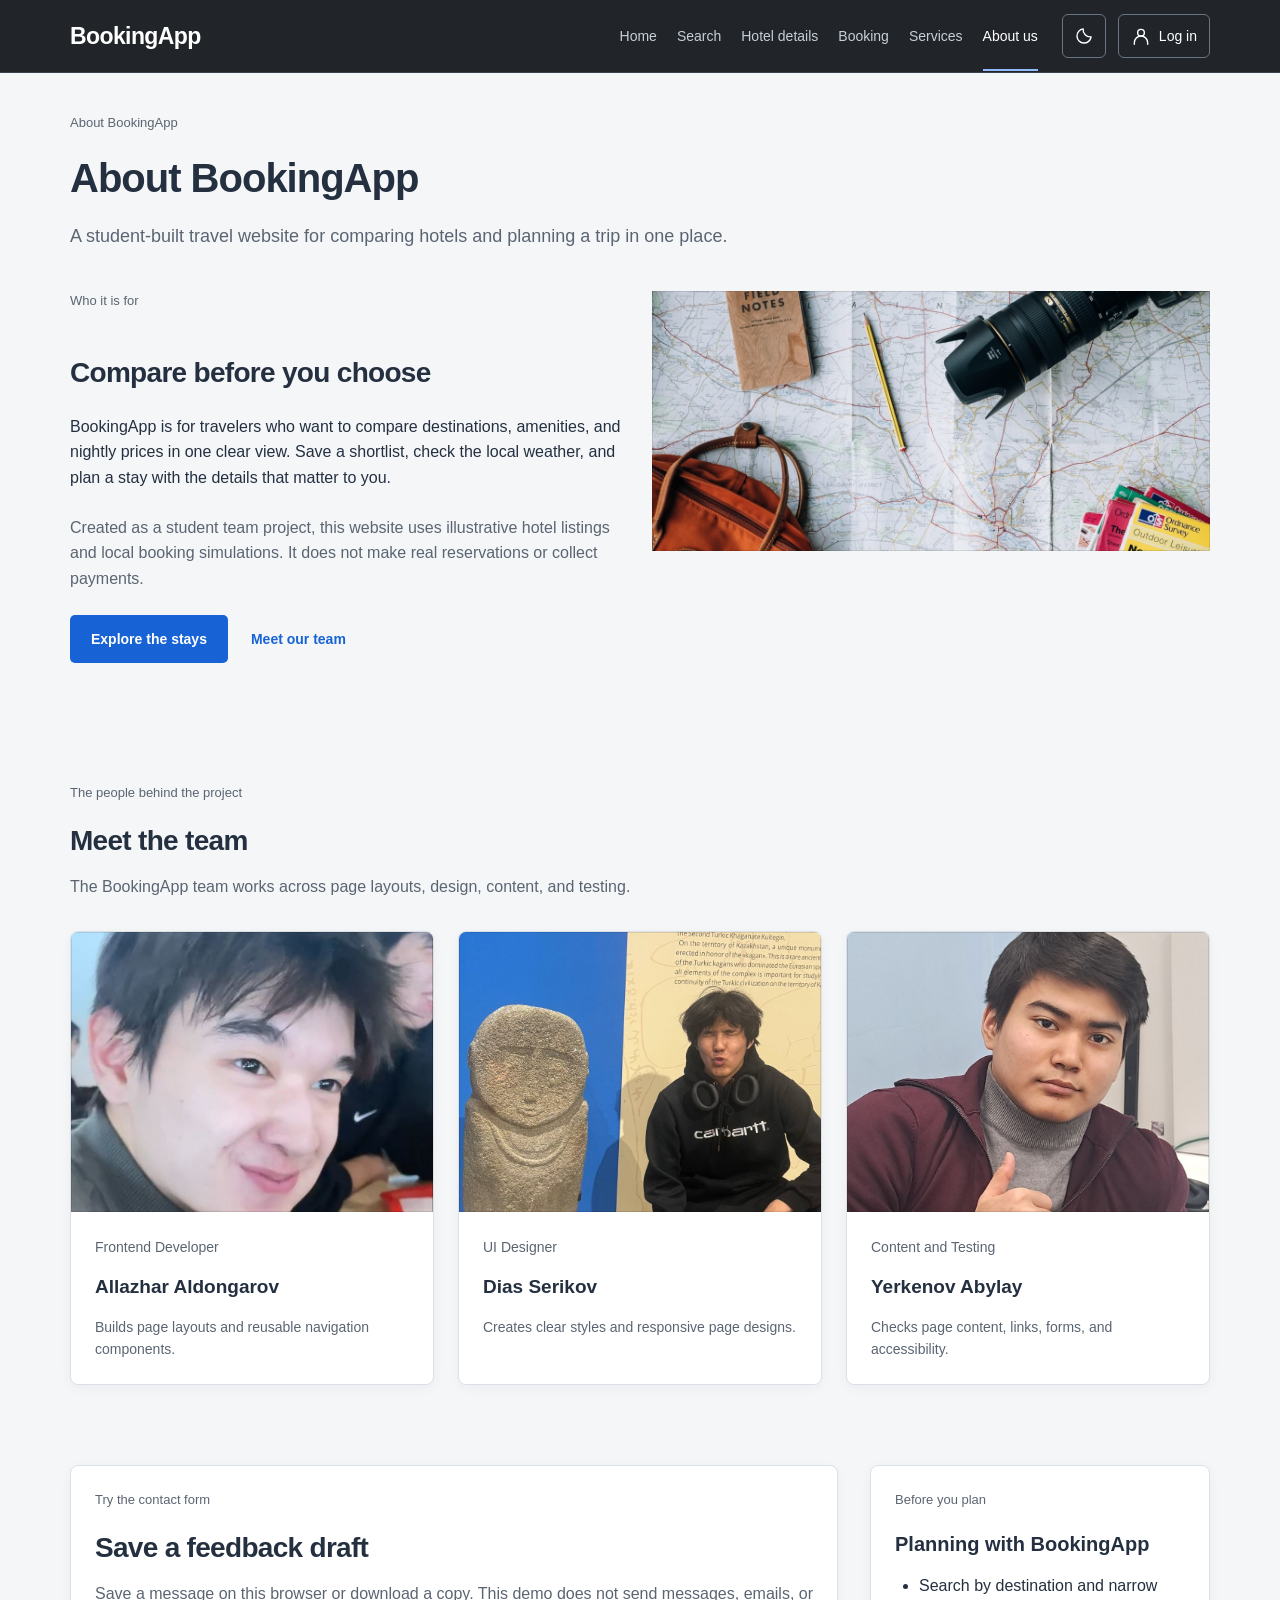
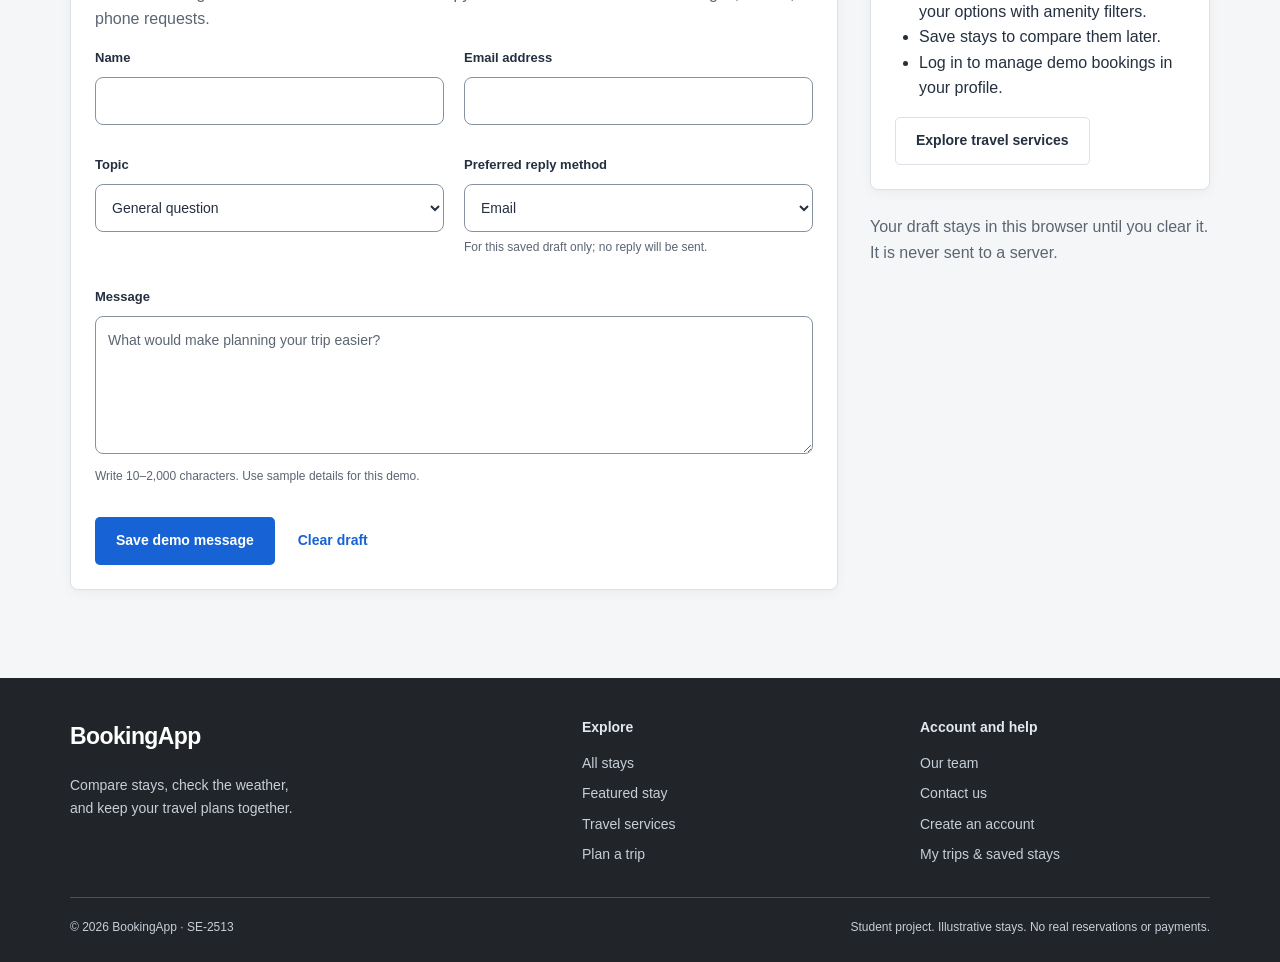
==== commit db6c930c: "Apply assignment-inspired design across all booking pages" ====
--- a/about.html
+++ b/about.html
@@ -7,7 +7,7 @@
             name="description"
             content="BookingApp: explore illustrative stays, compare amenities and plan your next trip. A responsive student travel project."
         />
-        <meta name="theme-color" content="#214fc6" />
+        <meta name="theme-color" content="#212529" />
         <title>About | BookingApp</title>
         <link rel="icon" href="image/favicon.svg" type="image/svg+xml" />
         <script src="js/theme-init.js"></script>
@@ -21,16 +21,14 @@
         <a class="skip-link" href="#main-content">Skip to content</a>
         <header class="site-header">
             <div class="container header-inner">
-                <a href="index.html" class="brand" aria-label="BookingApp home"
-                    ><span class="brand-mark" data-icon="compass"></span>BookingApp<span
-                        class="brand-dot"
-                        >.</span
-                    ></a
-                >
+                <a href="index.html" class="brand" aria-label="BookingApp home">BookingApp</a>
                 <nav id="main-nav" class="main-nav" aria-label="Main navigation">
-                    <a href="search-results.html">Explore stays</a
-                    ><a href="services.html">Travel services</a
-                    ><a href="about.html" aria-current="page">About</a>
+                    <a href="index.html">Home</a>
+                    <a href="search-results.html">Search</a>
+                    <a href="hotel-detail.html?hotel=grand-palace">Hotel details</a>
+                    <a href="booking.html">Booking</a>
+                    <a href="services.html">Services</a>
+                    <a href="about.html" aria-current="page">About us</a>
                 </nav>
                 <div class="header-actions">
                     <button
@@ -305,9 +303,7 @@
             <div class="container">
                 <div class="footer-top">
                     <div>
-                        <a href="index.html" class="brand"
-                            ><span class="brand-mark" data-icon="compass"></span>BookingApp.</a
-                        >
+                        <a href="index.html" class="brand">BookingApp</a>
                         <p>
                             Compare stays, check the weather,<br />and keep your travel plans
                             together.
--- a/css/site.css
+++ b/css/site.css
@@ -1,41 +1,41 @@
 /* BookingApp design tokens. Both modes use the same semantic palette. */
 :root {
     color-scheme: light;
-    --bg: #f8f7f3;
+    --bg: #f4f6f8;
     --surface: #fff;
-    --surface-soft: #eeeee7;
-    --ink: #192738;
-    --muted: #596575;
-    --line: #dfe2e4;
-    --control-line: #7b8793;
+    --surface-soft: #eef1f5;
+    --ink: #243040;
+    --muted: #5b6572;
+    --line: #dce1e7;
+    --control-line: #8693a3;
     --image-outline: #0000001a;
-    --primary: #214fc6;
-    --primary-hover: #183c9a;
+    --primary: #1763d6;
+    --primary-hover: #104daa;
     --on-primary: #fff;
-    --tint: #eaf0fc;
-    --accent: #b46538;
-    --error: #b42b38;
+    --tint: #edf3fc;
+    --accent: #1763d6;
+    --error: #b42332;
     --success: #226644;
-    --shadow: 0 8px 24px #0000000f;
+    --shadow: 0 3px 12px #1522380b;
     --ease: cubic-bezier(0.22, 1, 0.36, 1);
-    --radius: 16px;
+    --radius: 8px;
 }
 [data-theme='dark'] {
     color-scheme: dark;
-    --bg: #111a25;
-    --surface: #1a2736;
-    --surface-soft: #223143;
-    --ink: #f0f1ee;
-    --muted: #b5c1cf;
-    --line: #354458;
-    --control-line: #7b8da3;
+    --bg: #161b23;
+    --surface: #202733;
+    --surface-soft: #293340;
+    --ink: #f0f3f7;
+    --muted: #b7c1cf;
+    --line: #384352;
+    --control-line: #8594a8;
     --image-outline: #ffffff1a;
-    --primary: #a1bbff;
-    --primary-hover: #c2d2ff;
+    --primary: #91baff;
+    --primary-hover: #b7d1ff;
     --on-primary: #14213d;
-    --tint: #263955;
-    --accent: #eeb18e;
-    --error: #ffabb3;
+    --tint: #27384e;
+    --accent: #91baff;
+    --error: #ffb0b7;
     --success: #9edab7;
     --shadow: none;
 }
@@ -50,8 +50,8 @@
     margin: 0;
     background: var(--bg);
     color: var(--ink);
-    font-family: 'Segoe UI', Arial, sans-serif;
-    font-size: 16px;
+    font-family: Arial, Helvetica, sans-serif;
+    font-size: 1rem;
     line-height: 1.6;
     -webkit-font-smoothing: antialiased;
 }
@@ -100,10 +100,10 @@
 }
 h1,
 h2 {
-    font-family: Georgia, 'Times New Roman', serif;
-    font-weight: 400;
-    letter-spacing: -0.03em;
-    line-height: 1.1;
+    font-family: inherit;
+    font-weight: 700;
+    letter-spacing: -0.025em;
+    line-height: 1.2;
 }
 h1,
 h2 {
@@ -114,10 +114,10 @@
     font-weight: 600;
 }
 h1 {
-    font-size: clamp(40px, 5.1vw, 72px);
+    font-size: clamp(30px, 3.2vw, 40px);
 }
 h2 {
-    font-size: clamp(30px, 3.3vw, 45px);
+    font-size: 28px;
 }
 h3 {
     font-size: 20px;
@@ -153,11 +153,11 @@
     display: none !important;
 }
 .container {
-    width: min(1200px, calc(100% - 64px));
+    width: min(1140px, calc(100% - 48px));
     margin-inline: auto;
 }
 .section {
-    padding-block: 64px;
+    padding-block: 40px;
 }
 .stack {
     display: flex;
@@ -193,7 +193,7 @@
     margin-bottom: 20px;
 }
 .page-heading {
-    padding: 56px 0 40px;
+    padding: 40px 0 32px;
 }
 .page-heading h1 {
     margin-bottom: 20px;
@@ -236,9 +236,10 @@
     background: var(--surface);
     border: 1px solid var(--line);
     border-radius: var(--radius);
+    box-shadow: var(--shadow);
 }
 .panel {
-    padding: 28px;
+    padding: 24px;
 }
 .card {
     overflow: hidden;
@@ -274,7 +275,7 @@
     min-height: 48px;
     padding: 12px 20px;
     border: 1px solid transparent;
-    border-radius: 8px;
+    border-radius: 5px;
     font-size: 14px;
     font-weight: 600;
     text-decoration: none;
@@ -337,7 +338,7 @@
     color: var(--ink);
     background: transparent;
     border: 1px solid var(--line);
-    border-radius: 50%;
+    border-radius: 8px;
     transition:
         background-color 150ms var(--ease),
         color 150ms var(--ease);
@@ -369,23 +370,23 @@
     position: sticky;
     top: 0;
     z-index: 40;
-    background: var(--bg);
-    border-bottom: 1px solid var(--line);
+    background: #212529;
+    color: #fff;
+    border-bottom: 1px solid #39424d;
 }
 .header-inner {
-    height: 84px;
-    display: flex;
-    align-items: center;
-    gap: 32px;
+    height: 72px;
+    display: flex;
+    align-items: center;
+    gap: 24px;
 }
 .brand {
     display: inline-flex;
     align-items: center;
-    gap: 10px;
-    font-size: 21px;
-    font-weight: 600;
-    letter-spacing: -0.02em;
-    color: var(--ink);
+    font-size: 23px;
+    font-weight: 700;
+    letter-spacing: -0.6px;
+    color: #fff;
     text-decoration: none;
     white-space: nowrap;
 }
@@ -405,28 +406,28 @@
 .main-nav {
     display: flex;
     align-items: center;
-    gap: 28px;
+    gap: 20px;
     margin-left: auto;
 }
 .main-nav > a {
     position: relative;
-    padding-block: 28px;
-    font-size: 14px;
-    font-weight: 500;
-    color: var(--muted);
+    padding-block: 24px;
+    font-size: 14px;
+    color: #c6ced8;
     text-decoration: none;
+    white-space: nowrap;
 }
 .main-nav > a[aria-current='page'] {
-    color: var(--ink);
+    color: #fff;
 }
 .main-nav > a[aria-current='page']:after {
     position: absolute;
     content: '';
     height: 2px;
-    bottom: 19px;
+    bottom: 0;
     left: 0;
     right: 0;
-    background: var(--primary);
+    background: #91baff;
 }
 .header-actions {
     display: flex;
@@ -434,23 +435,27 @@
     gap: 12px;
 }
 .account-link {
-    display: flex;
-    align-items: center;
+    display: inline-flex;
+    align-items: center;
+    justify-content: center;
     gap: 8px;
-    color: var(--ink);
-    font-size: 14px;
-    font-weight: 600;
+    color: #fff;
+    font-size: 14px;
     text-decoration: none;
-    padding: 10px 0;
+    padding: 8px 12px;
+    min-height: 44px;
+    border: 1px solid #6b7581;
+    border-radius: 6px;
+    white-space: nowrap;
 }
 .menu-toggle {
     display: none;
 }
 .site-footer {
-    margin-top: 72px;
-    border-top: 1px solid var(--line);
-    padding: 48px 0 24px;
-    background: var(--surface);
+    margin-top: 48px;
+    padding: 40px 0 24px;
+    background: #212529;
+    color: #e3e8ee;
 }
 .footer-top {
     display: grid;
@@ -542,100 +547,6 @@
     outline-offset: -1px;
 }
 /* Home */
-.home-hero {
-    display: grid;
-    grid-template-columns: 1fr 1.04fr;
-    gap: 56px;
-    align-items: center;
-    padding: 52px 0 40px;
-}
-.hero-copy {
-    padding: 20px 0;
-}
-.hero-copy h1 {
-    font-size: clamp(48px, 5.6vw, 80px);
-    margin-bottom: 24px;
-    line-height: 1.06;
-}
-.hero-copy .lead {
-    font-size: 17px;
-    max-width: 420px;
-}
-.hero-note {
-    display: flex;
-    align-items: center;
-    gap: 10px;
-    font-size: 13px;
-    color: var(--muted);
-    margin-top: 28px;
-}
-.hero-note .icon {
-    color: var(--primary);
-}
-.hero-visual {
-    position: relative;
-    min-width: 0;
-}
-.hero-photo {
-    width: 100%;
-    height: 480px;
-    object-fit: cover;
-    border-radius: 16px 64px 16px 16px;
-}
-.hero-caption {
-    position: absolute;
-    bottom: 24px;
-    left: 24px;
-    right: 24px;
-    display: flex;
-    align-items: center;
-    gap: 12px;
-    padding: 20px 20px;
-    border-radius: 10px;
-    background: #fff;
-    color: #192738;
-    box-shadow: 0 8px 24px #0002;
-}
-.hero-caption p {
-    margin: 0;
-    font-size: 12px;
-    color: #596575;
-}
-.hero-caption strong {
-    display: block;
-    font-weight: 600;
-    font-size: 15px;
-}
-.hero-caption .icon {
-    width: 30px;
-    height: 30px;
-    color: #214fc6;
-}
-.search-panel {
-    position: relative;
-    padding: 24px;
-    background: var(--surface);
-    border: 1px solid var(--line);
-    border-radius: 14px;
-    box-shadow: var(--shadow);
-}
-.search-panel > h2 {
-    font-family: inherit;
-    letter-spacing: 0;
-    font-size: 15px;
-    font-weight: 600;
-    margin: 0 0 16px;
-}
-.search-grid {
-    display: grid;
-    grid-template-columns: 1.4fr 1fr 1fr 0.7fr auto;
-    gap: 16px;
-    align-items: start;
-}
-.search-grid .button {
-    margin-top: 28px;
-    min-height: 48px;
-}
 .field {
     min-width: 0;
 }
@@ -732,114 +643,9 @@
     margin-top: 4px;
 }
 .destinations {
-    padding-top: 72px;
-}
-.destination-card {
-    position: relative;
-    display: block;
-    border-radius: 12px;
-    overflow: hidden;
-    color: white;
-    height: 305px;
-}
-.destination-card img {
-    width: 100%;
-    height: 100%;
-    object-fit: cover;
-}
-.destination-card:after {
-    content: '';
-    position: absolute;
-    inset: 40% 0 0;
-    background: linear-gradient(transparent, #000000d9);
-}
-.destination-card .icon {
-    transition: background-color 150ms var(--ease);
-}
-@media (hover: hover) {
-    .destination-card:hover .icon {
-        background: #ffffff40;
-    }
-}
-.destination-caption {
-    position: absolute;
-    bottom: 22px;
-    left: 24px;
-    right: 24px;
-    z-index: 1;
-    display: flex;
-    align-items: end;
-    justify-content: space-between;
-}
-.destination-caption h3 {
-    font-family: Georgia, serif;
-    font-size: 29px;
-    font-weight: 400;
-    margin: 0 0 4px;
-}
-.destination-caption p {
-    font-size: 13px;
-    margin: 0;
-    color: #fff;
-}
-.destination-caption .icon {
-    background: #ffffff25;
-    width: 36px;
-    height: 36px;
-    padding: 8px;
-    border: 1px solid #ffffff60;
-    border-radius: 50%;
-}
-.benefits {
-    display: grid;
-    grid-template-columns: repeat(3, minmax(0, 1fr));
-    gap: 40px;
-    border-block: 1px solid var(--line);
-    padding: 32px 0;
-    margin-top: 64px;
-}
-.benefit {
-    display: flex;
-    align-items: start;
-    gap: 16px;
-}
-.benefit-icon {
-    display: grid;
-    place-items: center;
-    width: 44px;
-    height: 44px;
-    background: var(--tint);
-    color: var(--primary);
-    border-radius: 10px;
-    flex-shrink: 0;
-}
-.benefit h3 {
-    font-size: 16px;
-    margin: 0 0 4px;
-}
-.benefit p {
-    font-size: 13px;
-    color: var(--muted);
-}
-.story-banner {
-    display: grid;
-    grid-template-columns: 1fr 1fr;
-    gap: 48px;
-    align-items: center;
-    padding-block: 72px;
-}
-.story-banner img {
-    height: 350px;
-    width: 100%;
-    object-fit: cover;
-    border-radius: 16px;
-}
-.story-banner h2 {
-    max-width: 460px;
-}
-.story-banner .button {
-    margin-top: 10px;
-}
+    padding-top: 48px;
+}
+
 .faq-list {
     border-top: 1px solid var(--line);
 }
@@ -874,33 +680,6 @@
 }
 summary::-webkit-details-marker {
     display: none;
-}
-.newsletter {
-    display: grid;
-    grid-template-columns: 1fr 1fr;
-    align-items: start;
-    gap: 48px;
-    padding: 40px;
-    background: var(--tint);
-    border-radius: 16px;
-    margin-top: 56px;
-}
-.newsletter h2 {
-    font-size: 33px;
-}
-.newsletter .inline {
-    align-items: start;
-    flex-wrap: nowrap;
-}
-.newsletter .field {
-    flex: 1;
-}
-.newsletter .button {
-    margin-top: 28px;
-}
-.newsletter p {
-    font-size: 14px;
-    color: var(--muted);
 }
 /* Search and listing cards */
 .search-layout {
@@ -956,97 +735,11 @@
 .results-toolbar .field {
     width: 170px;
 }
-.hotel-grid {
-    display: grid;
-    grid-template-columns: repeat(2, minmax(0, 1fr));
-    gap: 24px;
-}
-.stay-image {
-    position: relative;
-    height: 220px;
-    overflow: hidden;
-}
-.stay-image > a:focus-visible {
-    outline-offset: -4px;
-}
-.stay-image > a {
-    display: block;
-    height: 100%;
-}
-.stay-image img {
-    width: 100%;
-    height: 100%;
-    object-fit: cover;
-}
-.stay-image .badge {
-    position: absolute;
-    left: 16px;
-    top: 16px;
-    background: #fff;
-    color: #192738;
-}
-.stay-image .favorite-button {
-    position: absolute;
-    right: 14px;
-    top: 14px;
-    background: #fff;
-    color: #192738;
-    border-color: #fff;
-}
 .favorite-button[aria-pressed='true'] {
-    color: #214fc6;
+    color: var(--primary);
 }
 .favorite-button[aria-pressed='true'] svg {
     fill: currentColor;
-}
-.stay-body {
-    padding: 24px;
-}
-.stay-location {
-    display: flex;
-    align-items: center;
-    gap: 6px;
-    font-size: 12px;
-    color: var(--muted);
-    margin-bottom: 8px;
-}
-.stay-location .icon {
-    width: 16px;
-    height: 16px;
-}
-.stay-body h3 {
-    font-size: 20px;
-    margin-bottom: 10px;
-}
-.stay-body h3 a {
-    color: var(--ink);
-    text-decoration: none;
-}
-.stay-body .description {
-    font-size: 13px;
-    color: var(--muted);
-    min-height: 42px;
-}
-.stay-amenities {
-    display: flex;
-    gap: 8px;
-    flex-wrap: wrap;
-    font-size: 12px;
-    color: var(--muted);
-    margin-block: 16px;
-}
-.stay-amenities span {
-    border: 1px solid var(--line);
-    padding: 4px 8px;
-    border-radius: 4px;
-}
-.stay-bottom {
-    border-top: 1px solid var(--line);
-    padding-top: 16px;
-    display: flex;
-    align-items: center;
-    justify-content: space-between;
-    gap: 10px;
 }
 .price,
 .weather-temperature,
@@ -1072,7 +765,7 @@
     padding: 44px 24px;
     text-align: center;
     border: 1px dashed var(--line);
-    border-radius: 14px;
+    border-radius: 8px;
     background: var(--surface);
 }
 .empty-state h2,
@@ -1123,32 +816,32 @@
 .auth-layout {
     display: grid;
     grid-template-columns: 1fr 1fr;
-    gap: 72px;
+    gap: 48px;
     align-items: start;
-    padding-block: 60px;
+    padding-block: 40px;
 }
 .auth-aside {
     position: sticky;
     top: 125px;
 }
 .auth-aside h1 {
-    font-size: clamp(40px, 4.5vw, 65px);
+    font-size: clamp(30px, 3.2vw, 40px);
 }
 .auth-aside img {
     margin-top: 24px;
     width: 100%;
     height: 300px;
     object-fit: cover;
-    border-radius: 16px;
+    border-radius: 8px;
 }
 .auth-panel {
     padding: 32px;
     border: 1px solid var(--line);
     background: var(--surface);
-    border-radius: 16px;
+    border-radius: 8px;
 }
 .auth-panel h2 {
-    font-size: 30px;
+    font-size: 26px;
 }
 .auth-panel form,
 .auth-panel .stack {
@@ -1209,7 +902,7 @@
 .booking-record {
     padding: 24px;
     border: 1px solid var(--line);
-    border-radius: 12px;
+    border-radius: 8px;
     background: var(--surface);
     margin-bottom: 16px;
 }
@@ -1247,7 +940,7 @@
     width: 100%;
     height: 100%;
     object-fit: cover;
-    border-radius: 12px;
+    border-radius: 8px;
 }
 .hotel-gallery img:first-child {
     grid-row: 1/3;
@@ -1276,7 +969,7 @@
 .weather-card {
     background: var(--tint);
     border: 1px solid var(--line);
-    border-radius: 14px;
+    border-radius: 8px;
     padding: 24px;
 }
 .weather-card h2,
@@ -1347,8 +1040,9 @@
     gap: 24px;
 }
 .booking-step legend {
-    font-family: Georgia, serif;
-    font-size: 30px;
+    font-family: inherit;
+    font-weight: 600;
+    font-size: 26px;
     margin-bottom: 20px;
 }
 .booking-actions {
@@ -1372,7 +1066,7 @@
     margin-top: 16px;
     display: flex;
     justify-content: space-between;
-    font-size: 21px;
+    font-size: 20px;
     font-weight: 600;
 }
 .booking-complete {
@@ -1390,7 +1084,7 @@
 .team-card {
     background: var(--surface);
     border: 1px solid var(--line);
-    border-radius: 14px;
+    border-radius: 8px;
     overflow: hidden;
 }
 .team-card img {
@@ -1420,7 +1114,7 @@
 .service-card {
     border: 1px solid var(--line);
     background: var(--surface);
-    border-radius: 14px;
+    border-radius: 8px;
     overflow: hidden;
 }
 .service-card img {
@@ -1444,7 +1138,8 @@
     color: var(--muted);
 }
 .service-card .price {
-    font-size: 25px;
+    font-size: 24px;
+    color: var(--primary);
 }
 .contact-layout {
     display: grid;
@@ -1527,488 +1222,7 @@
 .theme-changing *::after {
     transition: none !important;
 }
-@media (min-width: 1440px) {
-    .container {
-        width: 1200px;
-    }
-}
-@media (max-width: 1100px) {
-    .header-inner {
-        gap: 20px;
-    }
-    .main-nav {
-        gap: 20px;
-    }
-    .hero-copy h1 {
-        font-size: 60px;
-    }
-    .home-hero {
-        gap: 32px;
-    }
-    .hero-photo {
-        height: 430px;
-    }
-    .search-grid {
-        grid-template-columns: 1.3fr 1fr 1fr;
-    }
-    .search-grid .button {
-        grid-column: 3;
-        margin-top: 28px;
-    }
-    .search-grid .field:nth-child(4) {
-        grid-column: 1/3;
-    }
-    .auth-layout {
-        gap: 40px;
-    }
-    .split-layout {
-        grid-template-columns: minmax(0, 1fr) 300px;
-    }
-    .hotel-grid {
-        gap: 20px;
-    }
-    .stay-body {
-        padding: 20px;
-    }
-    .stay-bottom {
-        flex-wrap: wrap;
-    }
-    .profile-layout {
-        grid-template-columns: 270px minmax(0, 1fr);
-    }
-}
-@media (max-width: 800px) {
-    .container {
-        width: calc(100% - 40px);
-    }
-    .header-inner {
-        height: 72px;
-    }
-    .header-actions {
-        margin-left: auto;
-    }
-    .menu-toggle {
-        display: flex;
-    }
-    .main-nav {
-        display: none;
-        position: absolute;
-        top: 72px;
-        left: 0;
-        right: 0;
-        margin: 0;
-        padding: 16px 20px;
-        background: var(--surface);
-        border-bottom: 1px solid var(--line);
-        box-shadow: var(--shadow);
-        max-height: calc(100dvh - 72px);
-        overflow-y: auto;
-        overscroll-behavior: contain;
-    }
-    .main-nav.is-open {
-        display: flex;
-        flex-direction: column;
-        align-items: stretch;
-        gap: 0;
-    }
-    .main-nav > a {
-        padding: 16px;
-    }
-    .main-nav > a[aria-current='page']:after {
-        display: none;
-    }
-    .home-hero {
-        gap: 24px;
-        padding-top: 32px;
-    }
-    .hero-copy h1 {
-        font-size: 48px;
-    }
-    .hero-photo {
-        height: 400px;
-        border-radius: 16px 48px 16px 16px;
-    }
-    .hero-caption {
-        left: 14px;
-        right: 14px;
-        bottom: 14px;
-        padding: 12px;
-    }
-    .hero-caption strong {
-        font-size: 13px;
-    }
-    .hero-caption p {
-        font-size: 12px;
-    }
-    .hero-note {
-        font-size: 12px;
-    }
-    .grid-3 {
-        gap: 20px;
-    }
-    .destination-card {
-        height: 260px;
-    }
-    .destination-caption {
-        left: 18px;
-        right: 18px;
-        bottom: 18px;
-    }
-    .destination-caption h3 {
-        font-size: 25px;
-    }
-    .benefits {
-        gap: 20px;
-    }
-    .benefit {
-        display: block;
-    }
-    .benefit-icon {
-        margin-bottom: 12px;
-    }
-    .story-banner {
-        gap: 32px;
-    }
-    .newsletter {
-        gap: 24px;
-        padding: 28px;
-    }
-    .newsletter .inline {
-        flex-direction: column;
-    }
-    .newsletter .inline > * {
-        width: 100%;
-    }
-    .newsletter .button {
-        margin: 0;
-    }
-    .search-layout {
-        grid-template-columns: 210px minmax(0, 1fr);
-        gap: 20px;
-    }
-    .hotel-grid {
-        grid-template-columns: 1fr;
-    }
-    .split-layout {
-        grid-template-columns: 1fr;
-    }
-    .sidebar {
-        position: static;
-    }
-    .auth-layout {
-        gap: 32px;
-    }
-    .auth-panel {
-        padding: 24px;
-    }
-    .field-grid {
-        gap: 16px;
-    }
-    .profile-layout {
-        grid-template-columns: 1fr;
-    }
-    .profile-layout .panel {
-        position: static;
-    }
-    .contact-layout {
-        gap: 36px;
-    }
-    .team-card img {
-        height: 220px;
-    }
-    .footer-top {
-        gap: 32px;
-    }
-    .hotel-gallery {
-        grid-template-rows: 160px 160px;
-    }
-}
-@media (max-width: 600px) {
-    .container {
-        width: calc(100% - 32px);
-    }
-    h1 {
-        font-size: 42px;
-    }
-    h2 {
-        font-size: 33px;
-    }
-    .section {
-        padding-block: 40px;
-    }
-    .page-heading {
-        padding: 36px 0 28px;
-    }
-    .lead {
-        font-size: 16px;
-    }
-    .brand {
-        font-size: 18px;
-    }
-    .brand-mark {
-        width: 32px;
-        height: 32px;
-    }
-    .header-inner {
-        gap: 8px;
-    }
-    .header-actions {
-        gap: 4px;
-    }
-    .account-link span {
-        display: none;
-    }
-    .account-link {
-        justify-content: center;
-        width: 44px;
-        min-height: 44px;
-    }
-    .icon-button {
-        width: 44px;
-        height: 44px;
-        padding: 8px;
-    }
-    .header-actions .icon-button {
-        width: 44px;
-        height: 44px;
-    }
-    .home-hero {
-        grid-template-columns: 1fr;
-        gap: 24px;
-        padding: 24px 0;
-    }
-    .hero-copy {
-        padding: 12px 0 0;
-    }
-    .hero-copy h1 {
-        font-size: 54px;
-        max-width: 450px;
-    }
-    .hero-copy .lead {
-        font-size: 16px;
-    }
-    .hero-copy .eyebrow {
-        margin-bottom: 20px;
-    }
-    .hero-note {
-        margin-top: 24px;
-    }
-    .hero-photo {
-        height: 300px;
-        border-radius: 16px 48px 16px 16px;
-    }
-    .hero-caption {
-        padding: 16px 16px;
-    }
-    .search-panel {
-        padding: 20px;
-    }
-    .search-grid {
-        grid-template-columns: 1fr 1fr;
-        gap: 16px;
-    }
-    .search-grid .field:first-child {
-        grid-column: 1/-1;
-    }
-    .search-grid .field:nth-child(4) {
-        grid-column: auto;
-    }
-    .search-grid .button {
-        grid-column: auto;
-        margin-top: 28px;
-        padding-inline: 12px;
-    }
-    .field input:not([type='checkbox']):not([type='radio']),
-    .field select,
-    .field textarea {
-        font-size: 16px;
-    }
-    .section-heading {
-        align-items: start;
-        flex-direction: column;
-        gap: 10px;
-    }
-    .section-heading .button {
-        padding-left: 0;
-    }
-    .grid-3,
-    .grid-2 {
-        grid-template-columns: 1fr;
-    }
-    .destinations {
-        padding-top: 44px;
-    }
-    .destination-card {
-        height: 300px;
-    }
-    .benefits {
-        grid-template-columns: 1fr;
-        gap: 24px;
-        margin-top: 40px;
-    }
-    .benefit {
-        display: flex;
-    }
-    .benefit-icon {
-        margin: 0;
-    }
-    .story-banner {
-        grid-template-columns: 1fr;
-        padding-block: 44px;
-        gap: 28px;
-    }
-    .story-banner img {
-        height: 280px;
-    }
-    .newsletter {
-        grid-template-columns: 1fr;
-        margin-top: 40px;
-        gap: 20px;
-        padding: 24px;
-    }
-    .newsletter .inline {
-        gap: 12px;
-    }
-    .footer-top {
-        grid-template-columns: 1fr 1fr;
-        gap: 28px;
-    }
-    .footer-top > div:first-child {
-        grid-column: 1/-1;
-    }
-    .footer-bottom {
-        display: block;
-    }
-    .footer-bottom p {
-        margin-bottom: 8px;
-    }
-    .site-footer {
-        margin-top: 48px;
-        padding-top: 32px;
-    }
-    .search-layout {
-        grid-template-columns: 1fr;
-    }
-    .filter-panel {
-        position: static;
-        gap: 20px;
-    }
-    .filter-panel fieldset {
-        display: flex;
-        flex-wrap: wrap;
-        gap: 16px;
-    }
-    .filter-panel label.check-row {
-        margin: 0;
-    }
-    .filter-panel .filter-buttons {
-        display: flex;
-        gap: 12px;
-    }
-    .results-toolbar {
-        align-items: center;
-    }
-    .results-toolbar h2 {
-        font-size: 18px;
-    }
-    .results-toolbar .field {
-        width: 150px;
-    }
-    .hotel-grid {
-        grid-template-columns: 1fr;
-    }
-    .stay-image {
-        height: 250px;
-    }
-    .stay-bottom {
-        flex-wrap: nowrap;
-    }
-    .stay-body {
-        padding: 24px;
-    }
-    .auth-layout {
-        grid-template-columns: 1fr;
-        padding-block: 36px;
-        gap: 28px;
-    }
-    .auth-aside {
-        position: static;
-    }
-    .auth-aside img {
-        height: 180px;
-    }
-    .auth-aside h1 {
-        font-size: 43px;
-    }
-    .auth-panel {
-        padding: 24px 20px;
-    }
-    .field-grid {
-        grid-template-columns: 1fr;
-    }
-    .panel {
-        padding: 24px;
-    }
-    .profile-header {
-        align-items: start;
-        flex-direction: column;
-    }
-    .hotel-title-row {
-        align-items: start;
-        flex-direction: column;
-    }
-    .hotel-gallery {
-        grid-template-columns: 1fr 1fr;
-        grid-template-rows: 240px 130px;
-        gap: 10px;
-    }
-    .hotel-gallery img:first-child {
-        grid-column: 1/3;
-        grid-row: auto;
-    }
-    .amenity-list {
-        grid-template-columns: 1fr;
-    }
-    .step-list {
-        gap: 4px;
-    }
-    .step-list li {
-        font-size: 12px;
-        padding: 10px 6px;
-    }
-    .contact-layout {
-        grid-template-columns: 1fr;
-        gap: 28px;
-    }
-    .team-card img {
-        height: 320px;
-    }
-    .booking-summary,
-    .booking-record dl {
-        gap: 8px 16px;
-        font-size: 13px;
-    }
-    .booking-actions .button {
-        flex: 1;
-    }
-    .notification {
-        bottom: 16px;
-    }
-    .forecast-grid {
-        gap: 8px;
-    }
-}
-@media (prefers-reduced-motion: reduce) {
-    html {
-        scroll-behavior: auto;
-    }
-    *,
-    *:before,
-    *:after {
-        animation: none !important;
-        transition: none !important;
-    }
-}
+
 /* Small shared layouts used by the account and trip pages. */
 .brand-dot {
     color: var(--primary);
@@ -2086,6 +1300,7 @@
     line-height: 1.6;
 }
 .account-notice {
+    overflow-wrap: anywhere;
     padding: 20px;
     border: 1px solid var(--line);
     border-radius: 10px;
@@ -2104,7 +1319,7 @@
     padding: 24px;
 }
 .booking-preview h2 {
-    font-size: 30px;
+    font-size: 24px;
 }
 .booking-preview .eyebrow {
     font-size: 12px;
@@ -2159,7 +1374,7 @@
 .profile-heading h1.page-heading {
     padding: 0;
     margin-top: 0;
-    font-size: clamp(38px, 4.5vw, 60px);
+    font-size: clamp(30px, 3.2vw, 40px);
     overflow-wrap: anywhere;
 }
 #profile-content > .split-layout {
@@ -2169,7 +1384,7 @@
     padding: 0;
 }
 #profile-content .sidebar h2 {
-    font-size: 29px;
+    font-size: 24px;
 }
 #profile-content .sidebar p {
     font-size: 14px;
@@ -2221,59 +1436,510 @@
 .team-card .team-content {
     padding: 24px;
 }
+/* Assignment-inspired home and shared surfaces. */
+.site-header .icon-button {
+    color: #fff;
+    border-color: #6b7581;
+    border-radius: 6px;
+}
+.site-header :focus-visible,
+.site-footer :focus-visible {
+    outline-color: #91baff;
+}
+.site-footer .footer-top p,
+.site-footer .footer-links a,
+.site-footer .footer-bottom {
+    color: #c6ced8;
+}
+.site-footer .footer-bottom {
+    border-color: #49515c;
+}
+.assignment-hero {
+    padding-top: 44px;
+}
+.hero-title {
+    text-align: center;
+    margin-bottom: 28px;
+}
+.hero-title h1 {
+    margin-bottom: 12px;
+}
+.hero-title p {
+    color: var(--muted);
+}
+.triptych {
+    position: relative;
+    display: grid;
+    grid-template-columns: repeat(3, minmax(0, 1fr));
+    height: 340px;
+    border-radius: 8px;
+    overflow: hidden;
+    box-shadow: var(--shadow);
+}
+.triptych img {
+    width: 100%;
+    height: 100%;
+    min-width: 0;
+    object-fit: cover;
+}
+.photo-caption {
+    position: absolute;
+    bottom: 20px;
+    left: 50%;
+    transform: translateX(-50%);
+    margin: 0;
+    padding: 10px 28px;
+    border-radius: 4px;
+    background: #212529ed;
+    color: #fff;
+    font-size: 16px;
+    white-space: nowrap;
+}
+.search-panel {
+    margin-top: 24px;
+    padding: 24px;
+    background: var(--surface);
+    border: 1px solid var(--line);
+    border-radius: 8px;
+    box-shadow: var(--shadow);
+}
+.search-heading {
+    display: flex;
+    align-items: center;
+    justify-content: space-between;
+    gap: 16px;
+    margin-bottom: 20px;
+}
+.search-heading h2 {
+    margin: 0;
+    font-size: 20px;
+    letter-spacing: 0;
+}
+.search-footnote {
+    color: var(--muted);
+    font-size: 13px;
+    margin: 0;
+}
+.search-grid {
+    display: grid;
+    grid-template-columns: 1.5fr 1fr 1fr .75fr auto;
+    align-items: start;
+    gap: 16px;
+}
+.search-grid > .button {
+    margin-top: 28px;
+}
+.home-hotel {
+    display: flex;
+    flex-direction: column;
+    min-width: 0;
+    background: var(--surface);
+    border: 1px solid var(--line);
+    border-radius: 8px;
+    overflow: hidden;
+    box-shadow: var(--shadow);
+}
+.home-hotel > img {
+    width: 100%;
+    height: 208px;
+    object-fit: cover;
+}
+.home-hotel-body {
+    display: flex;
+    flex-direction: column;
+    flex: 1;
+    padding: 24px;
+}
+.home-hotel-location {
+    color: var(--muted);
+    font-size: 13px;
+    margin-bottom: 8px;
+}
+.home-hotel h3 {
+    font-size: 19px;
+    margin-bottom: 12px;
+}
+.home-hotel-description {
+    font-size: 14px;
+    color: var(--muted);
+    margin-bottom: 24px;
+}
+.home-hotel-bottom {
+    display: flex;
+    align-items: center;
+    justify-content: space-between;
+    gap: 12px;
+    margin-top: auto;
+}
+.home-hotel-price {
+    font-size: 22px;
+    font-weight: 700;
+    color: var(--primary);
+    font-variant-numeric: tabular-nums;
+    margin: 0;
+}
+.home-hotel-price small {
+    display: block;
+    font-size: 12px;
+    font-weight: 400;
+    color: var(--muted);
+}
+.home-hotel-bottom .button {
+    padding: 8px 12px;
+    font-size: 13px;
+}
+.benefits {
+    display: grid;
+    grid-template-columns: repeat(3, minmax(0, 1fr));
+    gap: 32px;
+    padding-block: 28px;
+    margin-top: 40px;
+    border-block: 1px solid var(--line);
+}
+.benefit {
+    display: flex;
+    align-items: start;
+    gap: 14px;
+}
+.benefit-icon {
+    flex-shrink: 0;
+    color: var(--primary);
+}
+.benefit h3 {
+    font-size: 15px;
+    margin-bottom: 8px;
+}
+.benefit p {
+    font-size: 13px;
+    color: var(--muted);
+}
+.story-banner {
+    display: grid;
+    grid-template-columns: 1fr 1fr;
+    align-items: center;
+    gap: 40px;
+    background: var(--surface);
+    border: 1px solid var(--line);
+    border-radius: 8px;
+    overflow: hidden;
+    margin-block: 48px;
+}
+.story-banner img {
+    width: 100%;
+    height: 320px;
+    object-fit: cover;
+}
+.story-banner > div {
+    padding: 24px 32px 24px 0;
+}
+.story-banner h2 {
+    font-size: 28px;
+}
+.story-banner .lead {
+    font-size: 15px;
+}
+.newsletter {
+    display: grid;
+    grid-template-columns: .8fr 1.2fr;
+    align-items: start;
+    gap: 40px;
+    margin-top: 40px;
+    padding-top: 32px;
+    border-top: 1px solid var(--line);
+}
+.newsletter h2 {
+    font-size: 24px;
+}
+.newsletter p {
+    font-size: 14px;
+    color: var(--muted);
+}
+.newsletter .inline {
+    display: grid;
+    grid-template-columns: minmax(0, 1fr) auto;
+    align-items: start;
+    gap: 12px;
+}
+.newsletter .button {
+    margin-top: 28px;
+}
+.hotel-grid {
+    display: flex;
+    flex-direction: column;
+    gap: 24px;
+}
+.stay-card {
+    display: grid;
+    grid-template-columns: 220px minmax(0, 1fr);
+    background: var(--surface);
+    border: 1px solid var(--line);
+    border-radius: 8px;
+    box-shadow: var(--shadow);
+    overflow: hidden;
+}
+.stay-image {
+    min-width: 0;
+    min-height: 240px;
+}
+.stay-image > a {
+    display: block;
+    height: 100%;
+}
+.stay-image img {
+    width: 100%;
+    height: 100%;
+    object-fit: cover;
+}
+.stay-body {
+    display: flex;
+    flex-direction: column;
+    gap: 20px;
+    min-width: 0;
+    padding: 24px;
+}
+.stay-location {
+    font-size: 13px;
+    color: var(--muted);
+    margin-bottom: 8px;
+}
+.stay-title {
+    display: flex;
+    align-items: start;
+    justify-content: space-between;
+    gap: 12px;
+}
+.stay-title h3 {
+    margin-bottom: 12px;
+    font-size: 20px;
+}
+.stay-title a {
+    color: var(--ink);
+    text-decoration: none;
+}
+.stay-title .favorite-button {
+    flex-shrink: 0;
+}
+.stay-copy .description {
+    font-size: 14px;
+    color: var(--muted);
+    margin-bottom: 12px;
+}
+.stay-amenities {
+    display: flex;
+    flex-wrap: wrap;
+    gap: 6px 12px;
+    font-size: 12px;
+    color: var(--muted);
+}
+.stay-amenities > span + span::before {
+    content: '·';
+    margin-right: 12px;
+}
+.stay-bottom {
+    display: flex;
+    flex-wrap: wrap;
+    align-items: center;
+    justify-content: space-between;
+    gap: 12px;
+    margin-top: auto;
+}
+.stay-bottom .price {
+    color: var(--primary);
+}
+.filter-buttons {
+    display: flex;
+    flex-direction: column;
+    gap: 12px;
+}
+.team-card, .service-card {
+    display: flex;
+    flex-direction: column;
+    box-shadow: var(--shadow);
+}
+.service-content {
+    flex: 1;
+}
+.service-content .button {
+    margin-top: auto;
+}
+.service-content .eyebrow {
+    font-size: 12px;
+    color: var(--primary);
+}
+body[data-page='services'] > main > .section:nth-child(2) {
+    padding-top: 0;
+}
+body[data-page='services'] > main > .section:nth-child(2) > .page-heading {
+    padding-top: 0;
+}
+body[data-page='about'] > main > .section:nth-child(2) {
+    padding-top: 8px;
+}
+@media (hover: hover) {
+    .main-nav > a:hover, .site-footer .footer-links a:hover {
+        color: #fff;
+    }
+    .site-header .icon-button:hover, .account-link:hover {
+        background: #39424d;
+        color: #fff;
+    }
+    .stay-title a:hover {
+        text-decoration: underline;
+    }
+}
+/* Keep form controls and navigation usable between phone and tablet widths. */
+@media (max-width: 1100px) {
+    .header-inner { gap: 16px; }
+    .main-nav { gap: 12px; }
+    .main-nav > a { font-size: 13px; }
+    .header-actions { gap: 8px; }
+    .account-link { padding-inline: 8px; }
+    .search-grid { grid-template-columns: repeat(4, minmax(0, 1fr)); }
+    .search-grid > .field:first-child { grid-column: span 2; }
+    .search-grid > .button { grid-column: span 3; }
+    .home-hotel-body { padding: 20px; }
+    .home-hotel-bottom { flex-wrap: wrap; }
+    .split-layout { grid-template-columns: minmax(0, 1fr) 300px; gap: 24px; }
+    .search-layout { grid-template-columns: 230px minmax(0, 1fr); gap: 24px; }
+    .stay-card { grid-template-columns: 180px minmax(0, 1fr); }
+    .stay-body { padding: 20px; }
+    .auth-layout { gap: 32px; }
+    .auth-panel { padding: 24px; }
+    .auth-panel .field-grid { grid-template-columns: 1fr; }
+    .newsletter { grid-template-columns: 1fr 1fr; gap: 24px; }
+    .newsletter .inline { grid-template-columns: 1fr; }
+    .newsletter .button { margin-top: 0; justify-self: start; }
+}
+@media (max-width: 960px) {
+    .header-actions { margin-left: auto; }
+    .menu-toggle { display: flex; }
+    .main-nav {
+        display: none;
+        position: absolute;
+        top: 72px;
+        left: 0;
+        right: 0;
+        margin: 0;
+        padding: 16px 24px;
+        background: #212529;
+        border-top: 1px solid #49515c;
+        max-height: calc(100dvh - 72px);
+        overflow-y: auto;
+        overscroll-behavior: contain;
+    }
+    .main-nav.is-open { display: flex; flex-direction: column; align-items: stretch; gap: 0; }
+    .main-nav > a { padding: 12px; font-size: 14px; }
+    .main-nav > a[aria-current='page']:after { display: none; }
+    .triptych { height: 300px; }
+    .grid-3 { gap: 20px; }
+    .home-hotel > img { height: 180px; }
+    .home-hotel h3 { font-size: 18px; }
+    .stay-card { grid-template-columns: 1fr; }
+    .stay-image { height: 240px; min-height: 0; }
+    .benefits { gap: 24px; }
+    .benefit { flex-direction: column; gap: 8px; }
+    .service-card .service-content, .team-card .team-content { padding: 20px; }
+}
 @media (max-width: 800px) {
-    #profile-content > .split-layout {
-        grid-template-columns: 1fr;
-    }
-    #profile-content .sidebar {
-        position: static;
-    }
-    .detail-heading {
-        align-items: start;
-        flex-direction: column;
-    }
-    .auth-panel .field-grid {
-        grid-template-columns: 1fr;
-    }
-}
-@media (max-width: 600px) {
-    .amenities-grid {
-        grid-template-columns: 1fr;
-    }
-    .weather-current > span {
-        margin-top: 0;
-    }
-    .profile-heading h1.page-heading {
-        font-size: 40px;
-    }
-    .detail-heading h1 {
-        font-size: 40px;
-    }
-    .auth-panel .inline {
-        align-items: stretch;
-    }
-    .auth-panel .inline > .button {
-        width: 100%;
-    }
-}
-@media (max-width: 600px) {
-    .hero-copy h1 {
-        font-size: clamp(38px, 10.2vw, 44px);
-    }
-}
-.filter-buttons {
-    display: flex;
-    flex-direction: column;
-    gap: 10px;
-}
-@media (max-width: 600px) {
-    .filter-panel .filter-buttons {
-        flex-direction: row;
-    }
-}
-
-@media (hover: hover) {
-    .main-nav > a:hover {
-        color: var(--ink);
-    }
-}
+    .split-layout, .profile-layout, #profile-content > .split-layout { grid-template-columns: 1fr; }
+    .sidebar, .profile-layout .panel, #profile-content .sidebar { position: static; }
+    .auth-layout { grid-template-columns: 1fr; }
+    .auth-aside { position: static; }
+    .auth-aside img { height: 240px; }
+    .detail-heading, .profile-header, .hotel-title-row { align-items: start; flex-direction: column; }
+    .story-banner { gap: 24px; }
+    .story-banner > div { padding-right: 24px; }
+    .story-banner h2 { font-size: 24px; }
+    .team-card img { height: 220px; }
+    .service-card img { height: 180px; }
+    .team-card h3, .service-card h3 { font-size: 18px; }
+}
+@media (max-width: 700px) {
+    .container { width: calc(100% - 32px); }
+    h1, .auth-aside h1, .profile-heading h1.page-heading { font-size: 30px; }
+    h2 { font-size: 24px; }
+    .header-inner { height: 64px; }
+    .brand { font-size: 21px; }
+    .header-actions { gap: 8px; }
+    .account-link > .icon { display: none; }
+    .account-link { padding: 8px 10px; font-size: 13px; }
+    .main-nav { top: 64px; max-height: calc(100dvh - 64px); }
+    .section { padding-block: 32px; }
+    .page-heading { padding: 32px 0 24px; }
+    .page-heading h1 { margin-bottom: 16px; }
+    .lead { font-size: 16px; }
+    .assignment-hero { padding-top: 32px; }
+    .hero-title p { font-size: 14px; max-width: 34ch; margin-inline: auto; }
+    .triptych { height: 260px; }
+    .photo-caption { font-size: 13px; padding: 8px 16px; bottom: 12px; }
+    .search-panel { margin-top: 16px; padding: 20px; }
+    .search-heading { flex-direction: column; align-items: start; gap: 4px; }
+    .search-heading h2 { font-size: 18px; }
+    .search-grid { grid-template-columns: repeat(2, minmax(0, 1fr)); gap: 16px; }
+    .search-grid > .field:first-child { grid-column: 1/-1; }
+    .search-grid > .button { grid-column: auto; padding-inline: 8px; }
+    .field input:not([type='checkbox']):not([type='radio']), .field select, .field textarea { font-size: 16px; }
+    .destinations { padding-top: 36px; }
+    .section-heading { align-items: start; flex-direction: column; gap: 12px; }
+    .section-heading .button-ghost { padding-left: 0; }
+    .grid-2, .grid-3 { grid-template-columns: 1fr; }
+    .home-hotel > img { height: 220px; }
+    .home-hotel h3 { font-size: 20px; }
+    .benefits { grid-template-columns: 1fr; gap: 24px; margin-top: 28px; }
+    .benefit { flex-direction: row; gap: 14px; }
+    .story-banner { grid-template-columns: 1fr; gap: 0; margin-block: 32px; }
+    .story-banner img { height: 220px; }
+    .story-banner > div { padding: 24px; }
+    .newsletter { grid-template-columns: 1fr; gap: 20px; margin-top: 32px; padding-top: 28px; }
+    .newsletter .inline { grid-template-columns: 1fr; }
+    .newsletter .field { width: 100%; }
+    .newsletter .button { margin-top: 0; width: 100%; }
+    .search-layout { grid-template-columns: 1fr; gap: 24px; }
+    .filter-panel { position: static; padding: 20px; }
+    .filter-panel fieldset { display: flex; flex-wrap: wrap; gap: 12px 20px; }
+    .filter-panel label.check-row { margin: 0; min-height: 28px; }
+    .filter-buttons { flex-direction: row; }
+    .results-toolbar { align-items: center; gap: 12px; }
+    .results-toolbar h2 { font-size: 18px; }
+    .results-toolbar .field { width: 156px; }
+    .stay-image { height: 220px; }
+    .auth-layout { gap: 24px; padding-block: 32px; }
+    .auth-panel { padding: 24px 20px; }
+    .auth-aside img { height: 200px; }
+    .field-grid { grid-template-columns: 1fr; }
+    .panel { padding: 20px; }
+    .hotel-gallery { grid-template-columns: 1fr 1fr; grid-template-rows: 240px 128px; gap: 8px; }
+    .hotel-gallery img:first-child { grid-column: 1/3; grid-row: auto; }
+    .amenities-grid, .amenity-list { grid-template-columns: 1fr; }
+    .weather-current > span { margin-top: 0; }
+    .forecast-grid { gap: 8px; }
+    .step-list { gap: 4px; }
+    .step-list li { font-size: 12px; padding: 10px 6px; }
+    .booking-step legend { font-size: 24px; }
+    .booking-summary, .booking-record dl { gap: 8px 16px; font-size: 13px; }
+    .booking-actions .button { flex: 1; }
+    .contact-layout { grid-template-columns: 1fr; gap: 24px; }
+    .team-card img { height: 300px; }
+    .service-card img { height: 220px; }
+    .service-card h3 { font-size: 22px; }
+    .footer-top { grid-template-columns: 1fr 1fr; gap: 28px; }
+    .footer-top > div:first-child { grid-column: 1/-1; }
+    .footer-bottom { display: block; }
+    .footer-bottom p + p { margin-top: 8px; }
+    .site-footer { margin-top: 36px; padding-top: 32px; }
+    .notification { bottom: 16px; padding: 12px 16px; }
+}
+@media (max-width: 360px) {
+    .header-inner { gap: 8px; }
+    .brand { font-size: 19px; }
+    .header-actions { gap: 4px; }
+    .account-link { padding: 8px; }
+    .search-grid { grid-template-columns: 1fr; }
+    .search-grid > .field:first-child, .search-grid > .button { grid-column: auto; }
+    .search-grid > .button { margin-top: 0; }
+    .photo-caption { font-size: 12px; padding-inline: 12px; }
+}
+@media (prefers-reduced-motion: reduce) {
+    html { scroll-behavior: auto; }
+    *, *::before, *::after { animation: none !important; transition: none !important; }
+}
